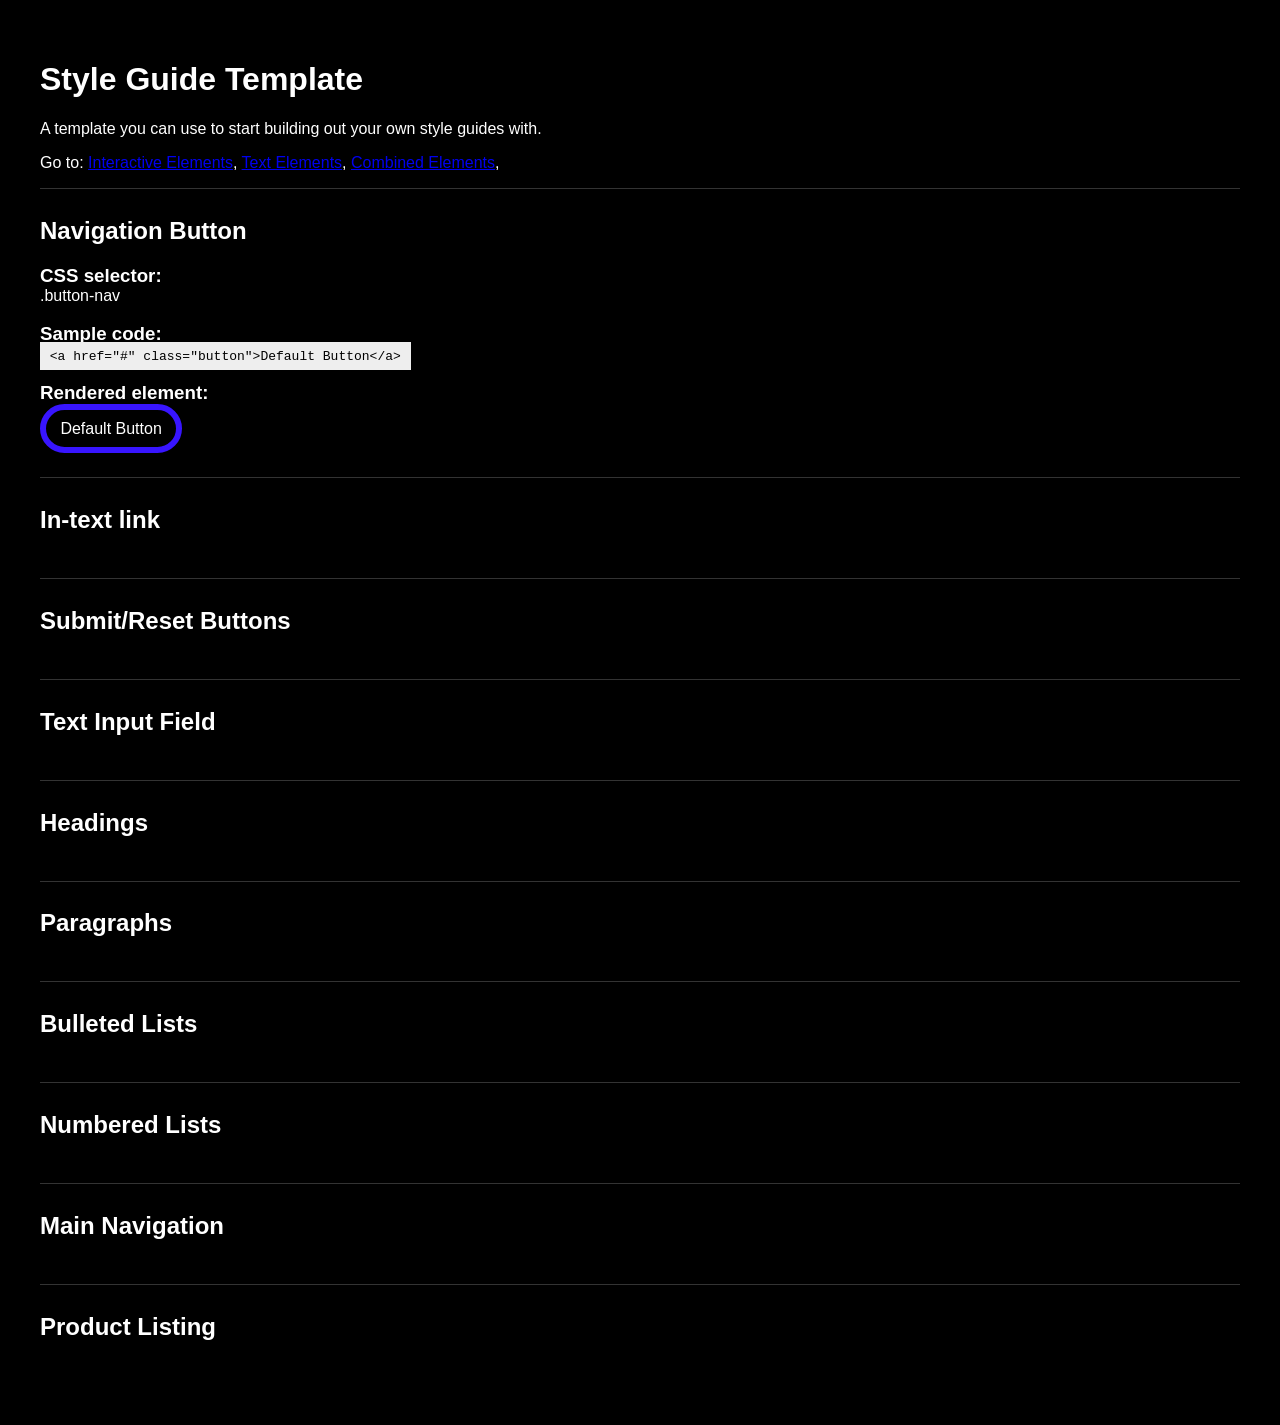
==== Template.html @ c1d2d6db "website" ====
<!DOCTYPE html>
<html>

  <head>

    <meta charset="utf-8">
    <title>Style Guide Template</title>

    <link href="css/main.css" rel="stylesheet">

  </head>

  <body>

    <h1>Style Guide Template</h1>

    <p>A template you can use to start building out your own style guides with.</p>


    <nav>
      
      <p>
        Go to:
        <a href="#interactive_elements">Interactive Elements</a>,
        <a href="#text_elements">Text Elements</a>,
        <a href="#combined_elements">Combined Elements</a>,
      </p>

    </nav>



    <!-- INTERACTIVE ELEMENTS SECTION // -->
    <section id="interactive_elements">

      <!-- Default Button styling section -->
      <section>

        <h2>Navigation Button</h2>

        <h3>CSS selector:</h3>
        <p>.button-nav</p>

        <h3>Sample code:</h3>
        <code>&lt;a href="#" class="button"&gt;Default Button&lt;/a&gt;</code>

        <h3>Rendered element:</h3>
        <a class="button-nav" href="#">Default Button</a>

      </section>

      <section>
        <h2>In-text link</h2>
      </section>

      <section>
        <h2>Submit/Reset Buttons</h2>
      </section>

      <section>
        <h2>Text Input Field</h2>
      </section>

    </section>
    <!-- // INTERACTIVE ELEMENTS SECTION -->



    <!-- TEXT ELEMENTS SECTION // -->
    <section id="text_elements">

      <section>
        <h2>Headings</h2>
      </section>

      <section>
        <h2>Paragraphs</h2>
      </section>

      <section>
        <h2>Bulleted Lists</h2>
      </section>

      <section>
        <h2>Numbered Lists</h2>
      </section>

    </section>
    <!-- // TEXT ELEMENTS SECTION -->



    <!-- COMBINED ELEMENTS SECTION // -->
    <section id="combined_elements">

      <section>
        <h2>Main Navigation</h2>
      </section>

      <section>
        <h2>Product Listing</h2>
      </section>

    </section>
    <!-- // COMBINED ELEMENTS SECTION -->


  </body>
</html>
---- css/main.css ----
/*
  STYLE GUIDE STYLING 
  Default styling for the style guide 
*/
body {
  font-family: sans-serif;
  padding: 2rem;
  color: white;
  background-color: #000000;
  font-family: 'Inter', sans-serif;
}

section:not([id]) {
  margin: 1em 0;
  padding: 0.5em 0;
  border-top: 1px solid #333;
}

section h3 {
  margin-bottom: 0;
}

section p {
  margin-top: 0;
}

section code {
  background-color: #EEE;
  padding: 0.5em 0.75em;
  color:#000000;
}


/* 
  INTERACTIVE ELEMENTS -------------------
*/

/* Styling for the navigation button */
.button-nav {
  display: inline-block;
  font-size: 1rem;
  padding: 0.6em 0.9em;
  color: #FFF;
  border: 0.4rem solid #3815FF;
  border-radius: 5rem;
  text-decoration: none;
  -webkit-transition: background-color 0.2s ease-out;
  transition: background-color 0.2s ease-out;
}


.button-nav:hover, .button-nav:focus  {
  background-color: #3815FF;
}




/* 
  TEXT ELEMENTS -------------------
*/




/* 
  COMBINED ELEMENTS -------------------
*/
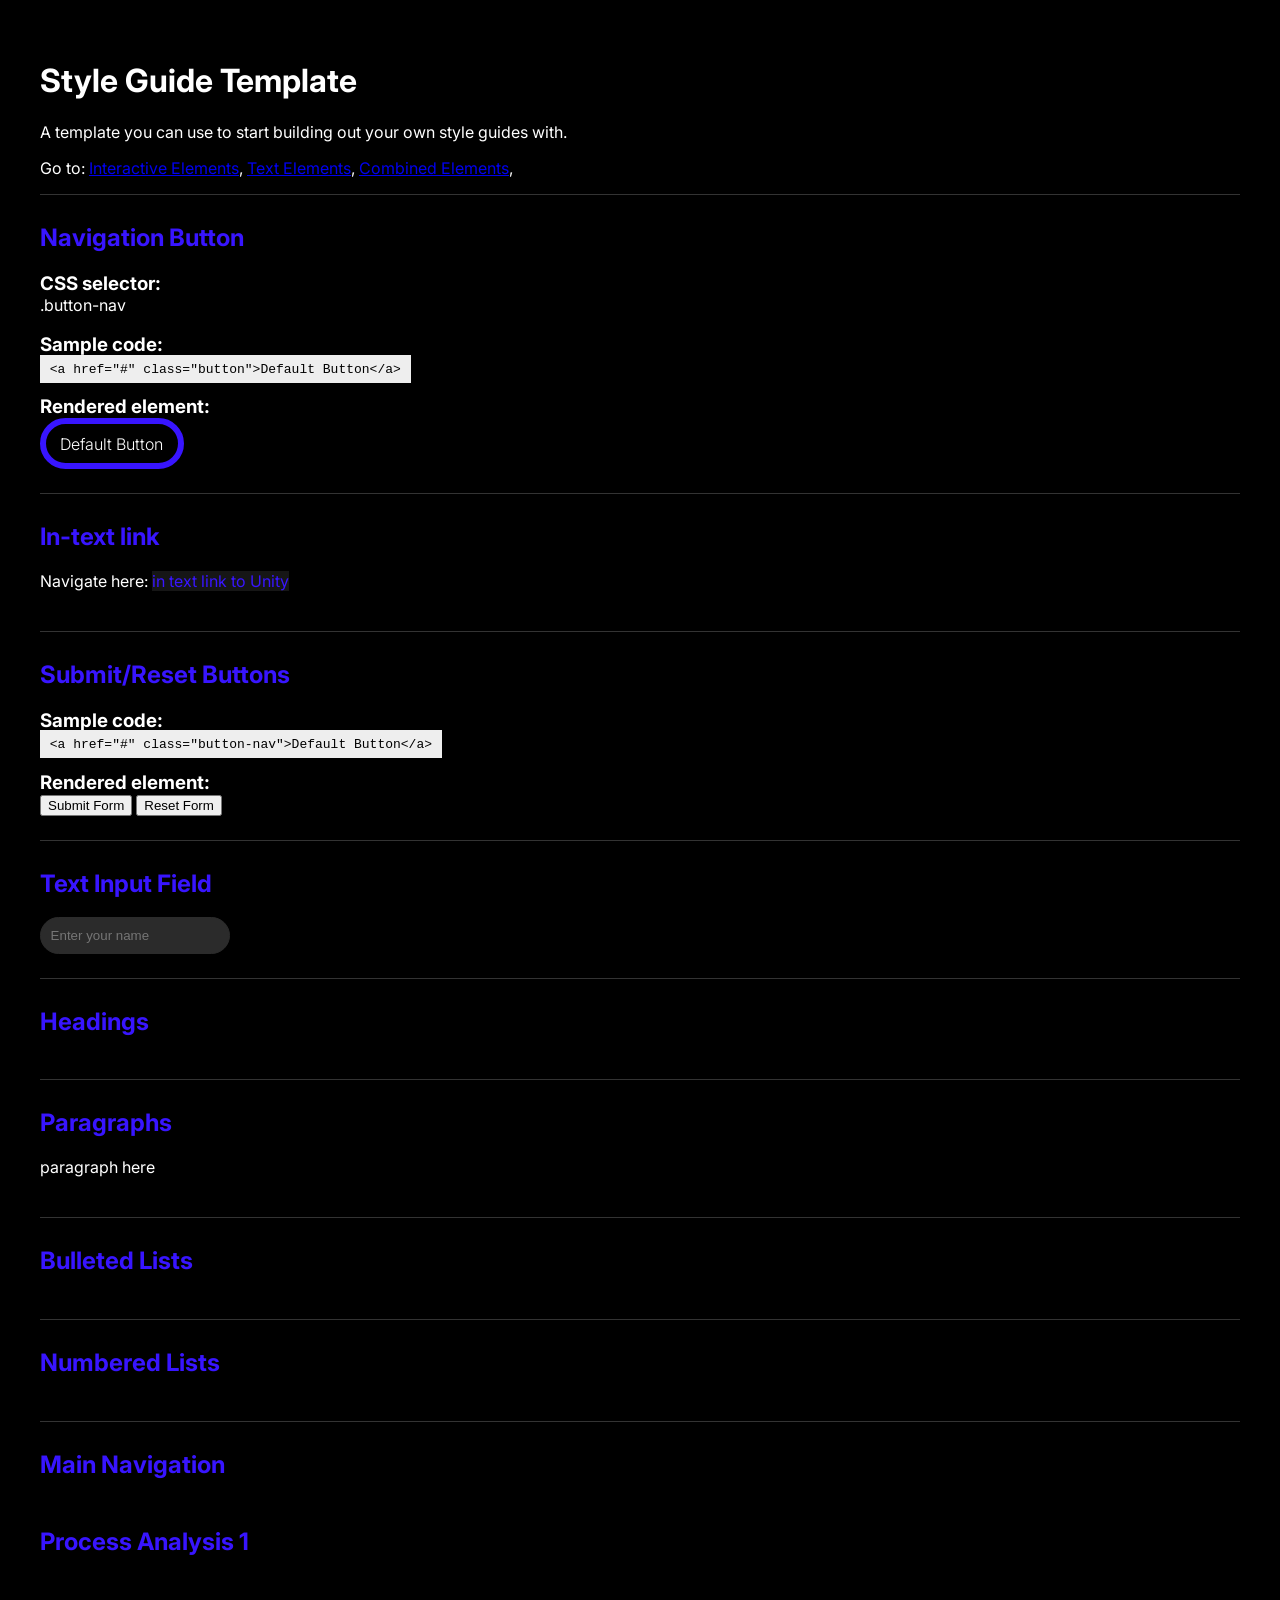
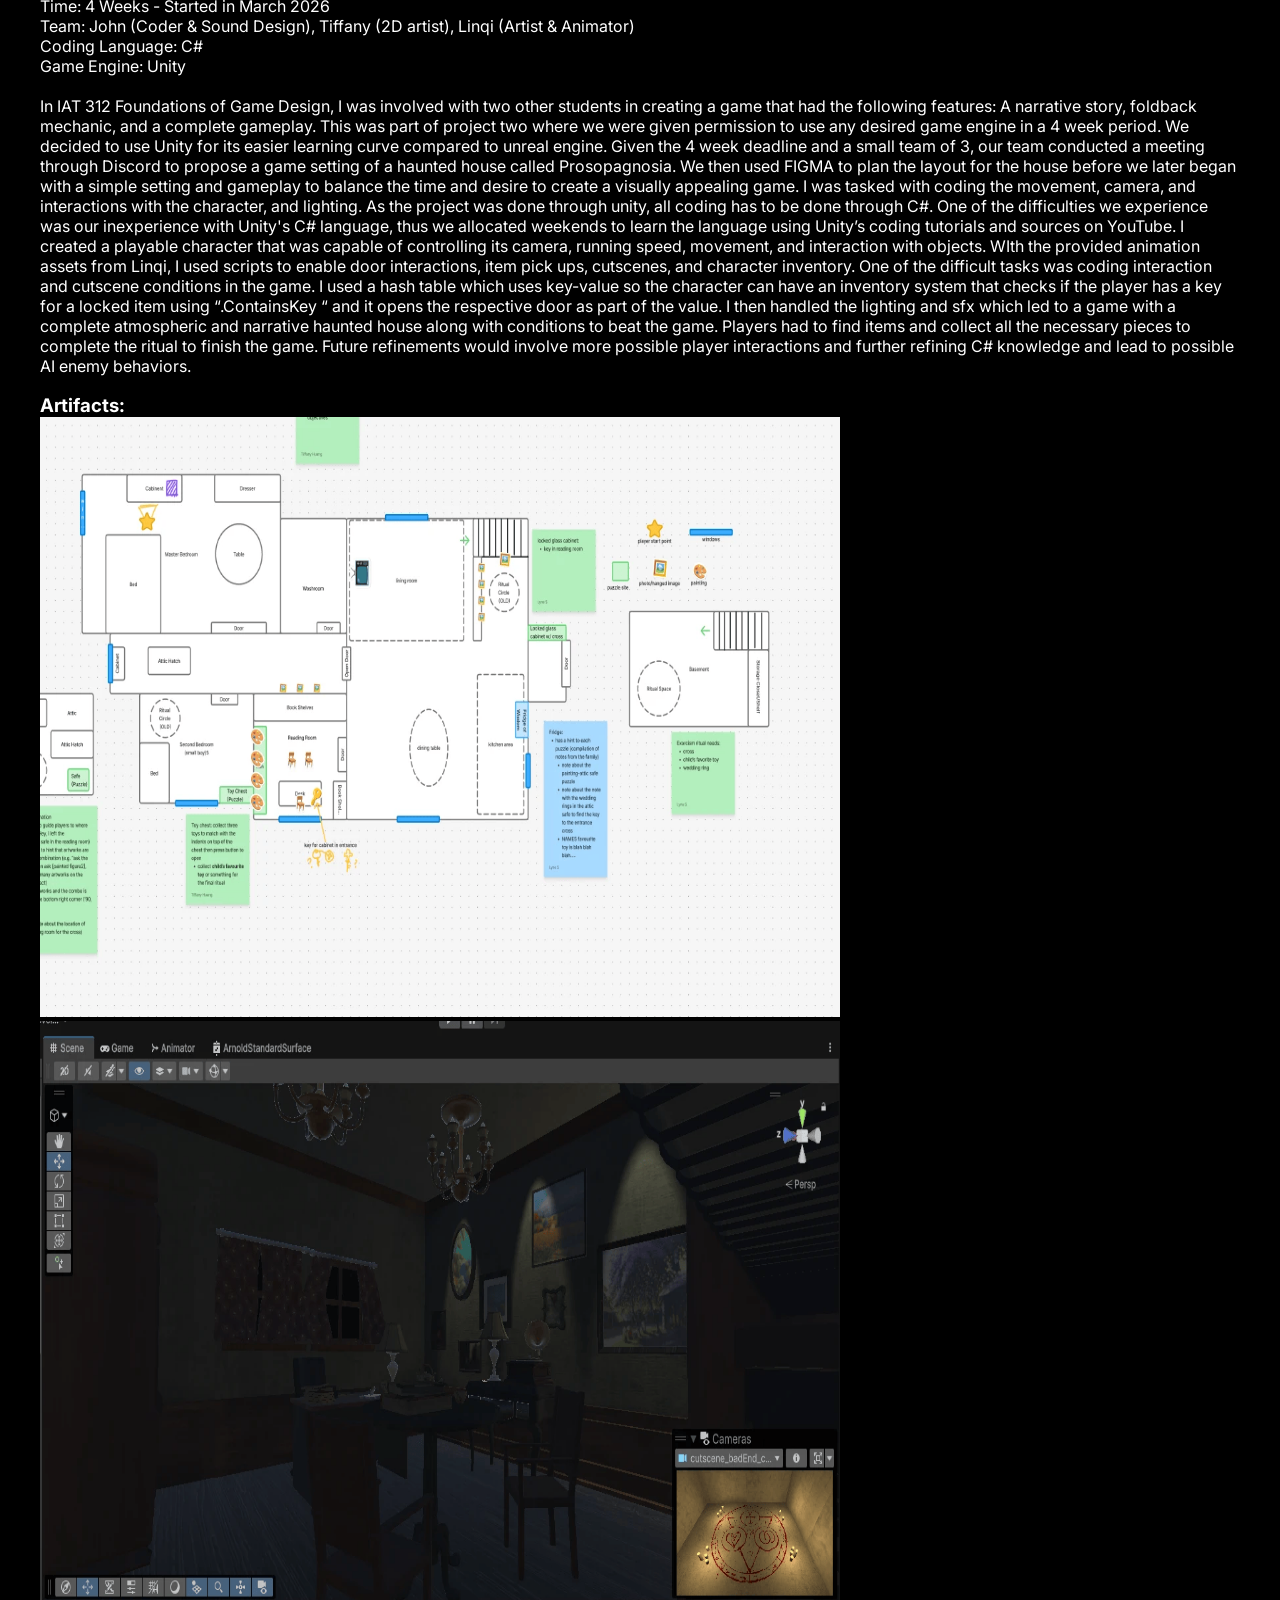
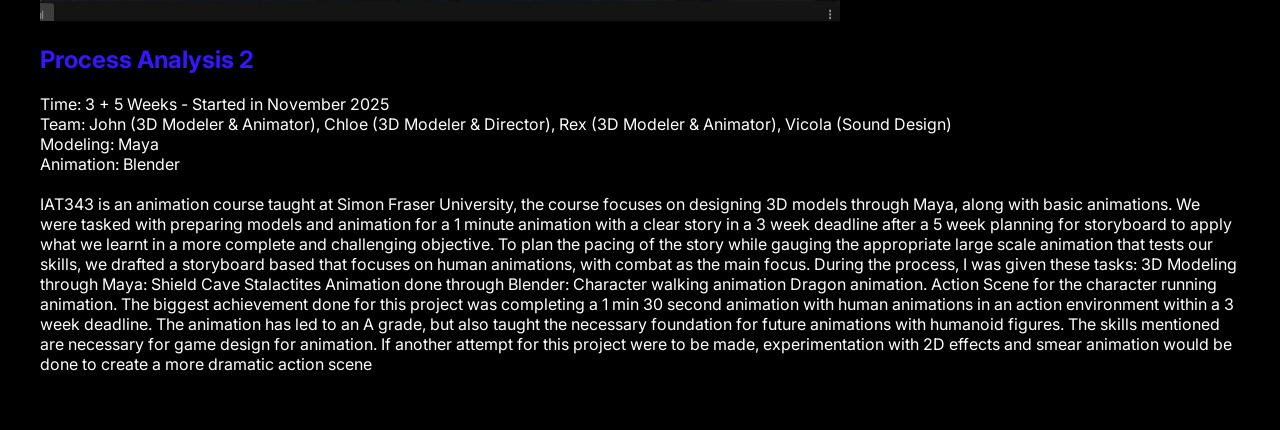
==== commit 3f5a1f83: "updated CSS and HTML to include analysis" ====
--- a/Template.html
+++ b/Template.html
@@ -1,109 +1,198 @@
 <!DOCTYPE html>
 <html>
 
-  <head>
+<head>
 
-    <meta charset="utf-8">
-    <title>Style Guide Template</title>
+  <meta charset="utf-8">
+  <title>Style Guide Template</title>
 
-    <link href="css/main.css" rel="stylesheet">
+  <link href="css/main.css" rel="stylesheet">
 
-  </head>
+</head>
 
-  <body>
+<body>
 
-    <h1>Style Guide Template</h1>
+  <h1>Style Guide Template</h1>
 
-    <p>A template you can use to start building out your own style guides with.</p>
+  <p>A template you can use to start building out your own style guides with.</p>
 
 
-    <nav>
-      
-      <p>
-        Go to:
-        <a href="#interactive_elements">Interactive Elements</a>,
-        <a href="#text_elements">Text Elements</a>,
-        <a href="#combined_elements">Combined Elements</a>,
-      </p>
+  <nav>
 
-    </nav>
+    <p>
+      Go to:
+      <a href="#interactive_elements">Interactive Elements</a>,
+      <a href="#text_elements">Text Elements</a>,
+      <a href="#combined_elements">Combined Elements</a>,
+    </p>
+
+  </nav>
 
 
 
-    <!-- INTERACTIVE ELEMENTS SECTION // -->
-    <section id="interactive_elements">
+  <!-- INTERACTIVE ELEMENTS SECTION // -->
+  <section id="interactive_elements">
 
-      <!-- Default Button styling section -->
-      <section>
+    <!-- Default Button styling section -->
+    <section>
 
-        <h2>Navigation Button</h2>
+      <h2>Navigation Button</h2>
 
-        <h3>CSS selector:</h3>
-        <p>.button-nav</p>
+      <h3>CSS selector:</h3>
+      <p>.button-nav</p>
 
-        <h3>Sample code:</h3>
-        <code>&lt;a href="#" class="button"&gt;Default Button&lt;/a&gt;</code>
+      <h3>Sample code:</h3>
+      <code>&lt;a href="#" class="button"&gt;Default Button&lt;/a&gt;</code>
 
-        <h3>Rendered element:</h3>
-        <a class="button-nav" href="#">Default Button</a>
-
-      </section>
-
-      <section>
-        <h2>In-text link</h2>
-      </section>
-
-      <section>
-        <h2>Submit/Reset Buttons</h2>
-      </section>
-
-      <section>
-        <h2>Text Input Field</h2>
-      </section>
+      <h3>Rendered element:</h3>
+      <a class="button-nav" href="#">Default Button</a>
 
     </section>
-    <!-- // INTERACTIVE ELEMENTS SECTION -->
+
+    <section>
+      <h2>In-text link</h2>
+      <p>Navigate here: <a href="https://unity.com/games" class="intext-link">in text link to Unity</a></p>
+    </section>
+
+    <section>
+      <h2>Submit/Reset Buttons</h2>
+
+      <h3>Sample code:</h3>
+      <code>&lt;a href="#" class="button-nav"&gt;Default Button&lt;/a&gt;</code>
+
+      <h3>Rendered element:</h3>
+      <form>
+        <button type="submit">Submit Form</button>
+        <button type="reset">Reset Form</button>
+      </form>
+    </section>
+
+    <section>
+      <h2>Text Input Field</h2>
+
+      <input class="input" type="text" placeholder="Enter your name">
+    </section>
+  </section>
+  <!-- // INTERACTIVE ELEMENTS SECTION -->
 
 
 
-    <!-- TEXT ELEMENTS SECTION // -->
-    <section id="text_elements">
+  <!-- TEXT ELEMENTS SECTION // -->
+  <section id="text_elements">
 
-      <section>
-        <h2>Headings</h2>
-      </section>
+    <section>
+      <h2>Headings</h2>
+    </section>
 
-      <section>
-        <h2>Paragraphs</h2>
-      </section>
+    <section>
+      <h2>Paragraphs</h2>
+      <p>paragraph here</p>
+    </section>
 
-      <section>
-        <h2>Bulleted Lists</h2>
-      </section>
+    <section>
+      <h2>Bulleted Lists</h2>
+    </section>
 
-      <section>
-        <h2>Numbered Lists</h2>
-      </section>
+    <section>
+      <h2>Numbered Lists</h2>
+    </section>
 
-    </section>
-    <!-- // TEXT ELEMENTS SECTION -->
+  </section>
+  <!-- // TEXT ELEMENTS SECTION -->
 
 
 
-    <!-- COMBINED ELEMENTS SECTION // -->
-    <section id="combined_elements">
+  <!-- COMBINED ELEMENTS SECTION // -->
+  <section id="combined_elements">
 
-      <section>
-        <h2>Main Navigation</h2>
-      </section>
-
-      <section>
-        <h2>Product Listing</h2>
-      </section>
-
+    <section>
+      <h2>Main Navigation</h2>
     </section>
-    <!-- // COMBINED ELEMENTS SECTION -->
 
 
-  </body>
-</html>
+  </section>
+  <!-- // COMBINED ELEMENTS SECTION -->
+
+  <section id="combined_elements">
+    <h2>Process Analysis 1</h2>
+    <p>
+      <br> Time: 4 Weeks - Started in March 2026 <br>
+      Team: John (Coder & Sound Design), Tiffany (2D artist), Linqi (Artist & Animator) <br>
+      Coding Language: C# <br>
+      Game Engine: Unity <br>
+      <br> In IAT 312 Foundations of Game Design, I was involved with two other students in creating a game that had the
+      following features: A narrative story, foldback mechanic, and a complete gameplay. This was part of project two
+      where we were given permission to use any desired game engine in a 4 week period. We decided to use Unity for its
+      easier learning curve compared to unreal engine.
+      Given the 4 week deadline and a small team of 3, our team conducted a meeting through Discord to propose a game
+      setting of a haunted house called Prosopagnosia. We then used FIGMA to plan the layout for the house before we
+      later began with a simple setting and gameplay to balance the time and desire to create a visually appealing game.
+
+      I was tasked with coding the movement, camera, and interactions with the character, and lighting. As the project
+      was done through unity, all coding has to be done through C#. One of the difficulties we experience was our
+      inexperience with Unity's C# language, thus we allocated weekends to learn the language using Unity’s coding
+      tutorials and sources on YouTube.
+      I created a playable character that was capable of controlling its camera, running speed, movement, and
+      interaction with objects. WIth the provided animation assets from Linqi, I used scripts to enable door
+      interactions, item pick ups, cutscenes, and character inventory.
+      One of the difficult tasks was coding interaction and cutscene conditions in the game. I used a hash table which
+      uses key-value so the character can have an inventory system that checks if the player has a key for a locked item
+      using “.ContainsKey “ and it opens the respective door as part of the value.
+      I then handled the lighting and sfx which led to a game with a complete atmospheric and narrative haunted house
+      along with conditions to beat the game. Players had to find items and collect all the necessary pieces to complete
+      the ritual to finish the game.
+
+      Future refinements would involve more possible player interactions and further refining C# knowledge and lead to
+      possible AI enemy behaviors.
+    </p>
+
+    <h3>
+      Artifacts:
+    </h3>
+    <img src="img/figmaImg.png" alt="gameSS" width="800" height="600">
+    <img src="img/gameSS.png" alt="gameSS" width="800" height="600">
+
+    <h2>Process Analysis 2</h2>
+    <p>
+      Time: 3 + 5 Weeks - Started in November 2025 <br>
+      Team: John (3D Modeler & Animator), Chloe (3D Modeler & Director), Rex (3D Modeler & Animator), Vicola (Sound Design)<br>
+      Modeling: Maya <br>
+      Animation: Blender <br>
+       <br>IAT343 is an animation course taught at Simon Fraser University, the course focuses on designing 3D models through
+      Maya, along with basic animations.
+      We were tasked with preparing models and animation for a 1 minute animation with a clear story in a 3 week
+      deadline after a 5 week planning for storyboard to apply what we learnt in a more complete and challenging
+      objective.
+
+
+      To plan the pacing of the story while gauging the appropriate large scale animation that tests our skills, we
+      drafted a storyboard based that focuses on human animations, with combat as the main focus.
+      During the process, I was given these tasks:
+
+
+      3D Modeling through Maya:
+      Shield
+      Cave
+      Stalactites
+
+
+      Animation done through Blender:
+      Character walking animation
+      Dragon animation.
+      Action Scene for the character running animation.
+
+
+      The biggest achievement done for this project was completing a 1 min 30 second animation with human animations in
+      an action environment within a 3 week deadline.
+      The animation has led to an A grade, but also taught the necessary foundation for future animations with humanoid
+      figures. The skills mentioned are necessary for game design for animation.
+      If another attempt for this project were to be made, experimentation with 2D effects and smear animation would be
+      done to create a more dramatic action scene
+
+
+
+    </p>
+  </section>
+</body>
+
+</html>
--- a/css/main.css
+++ b/css/main.css
@@ -1,3 +1,8 @@
+/*
+font
+*/
+
+@import url('https://fonts.googleapis.com/css2?family=Inter:wght@200;300;400;500;600;700&display=swap');
 /*
   STYLE GUIDE STYLING 
   Default styling for the style guide 
@@ -30,6 +35,11 @@
   color:#000000;
 }
 
+h2{ 
+  color: #3815FF;
+}
+
+
 
 /* 
   INTERACTIVE ELEMENTS -------------------
@@ -39,6 +49,7 @@
 .button-nav {
   display: inline-block;
   font-size: 1rem;
+  font-weight: 300;
   padding: 0.6em 0.9em;
   color: #FFF;
   border: 0.4rem solid #3815FF;
@@ -48,11 +59,37 @@
   transition: background-color 0.2s ease-out;
 }
 
-
 .button-nav:hover, .button-nav:focus  {
   background-color: #3815FF;
 }
 
+.intext-link {
+  font-size: 1rem;
+  color: #3815FF;
+  background-color: #161616;
+  text-decoration: none;
+  transition: 150ms;
+}
+
+.intext-link:hover, .intext-link:focus {
+  color: white;
+  background-color: #3815FF;
+  text-decoration: none;
+}
+
+.input {
+  background-color: #2b2b2b;
+  border: 1px solid #2b2b2b;
+  padding: 0.6rem;
+  outline: none;
+  border-radius: 3rem;
+  color: white;
+}
+
+input:focus, input:hover {
+  border-color: #3815FF;
+  background-color: #222;
+}
 
 
 
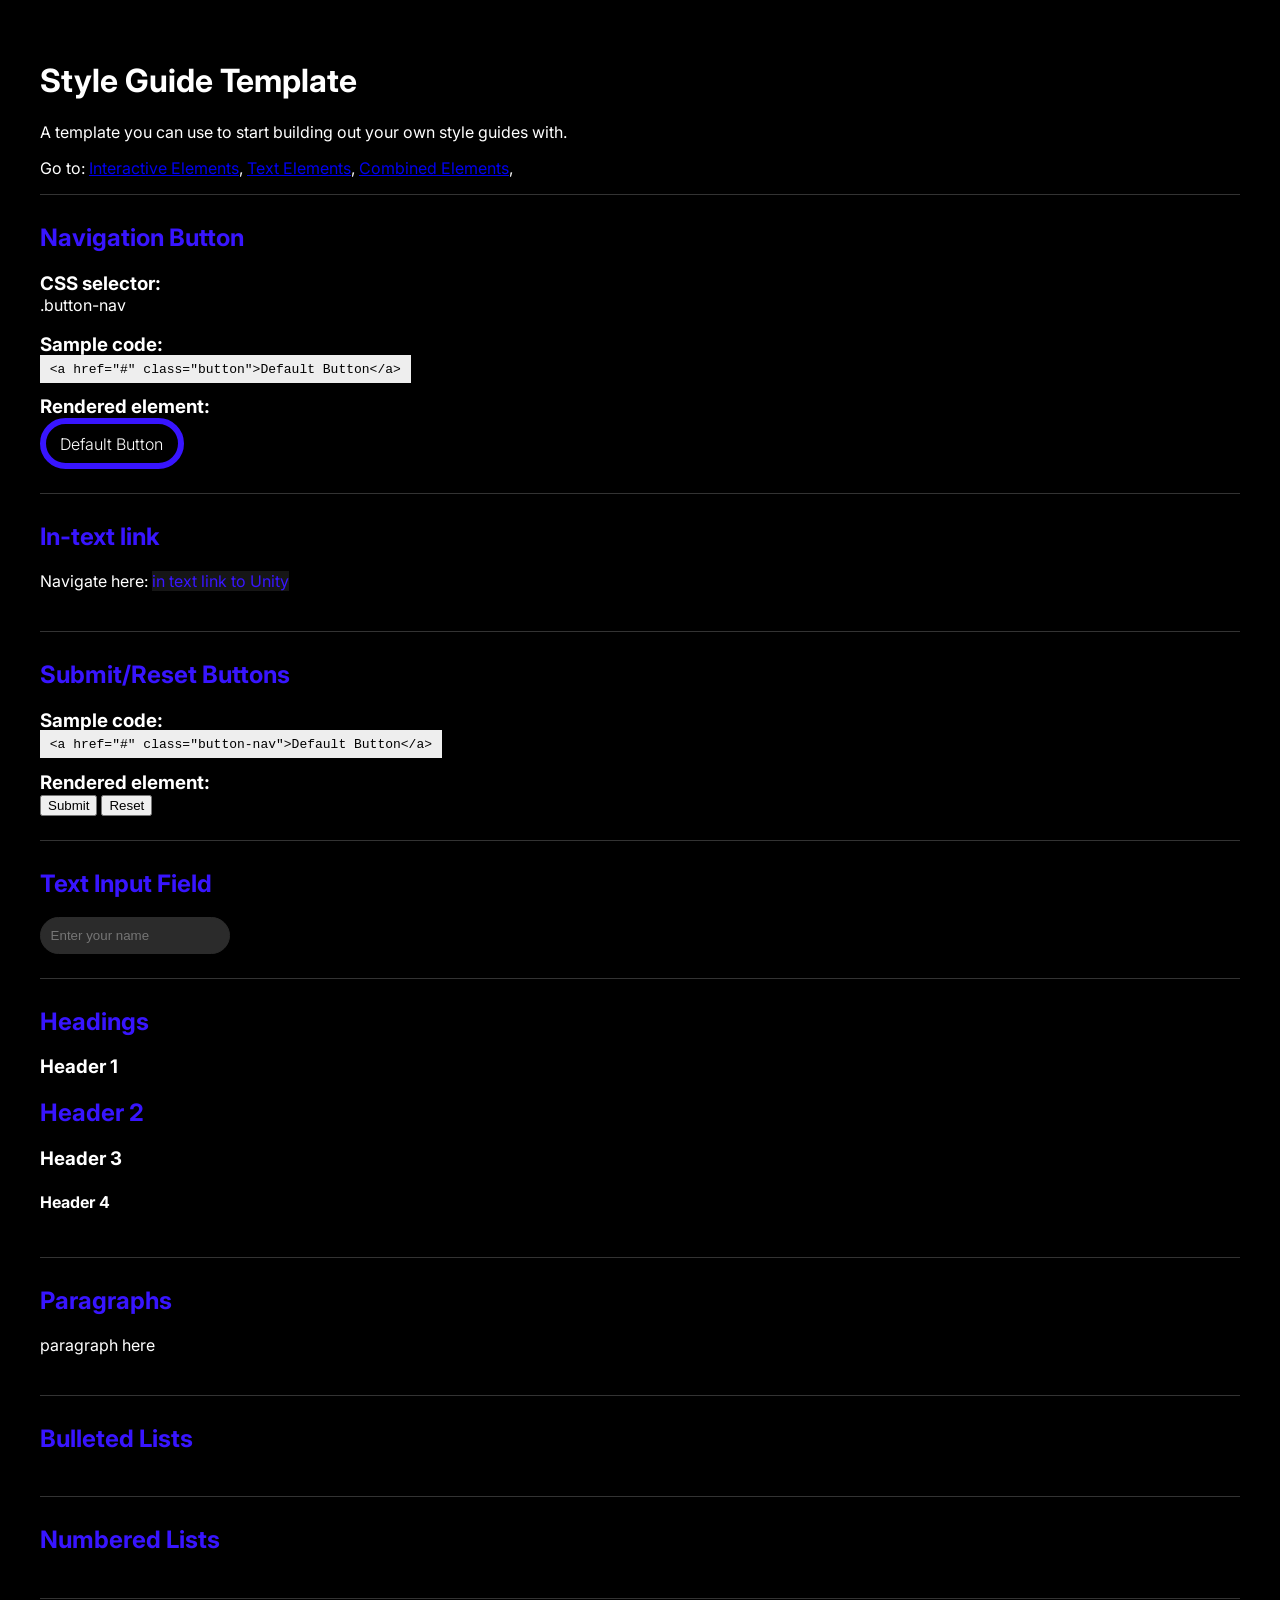
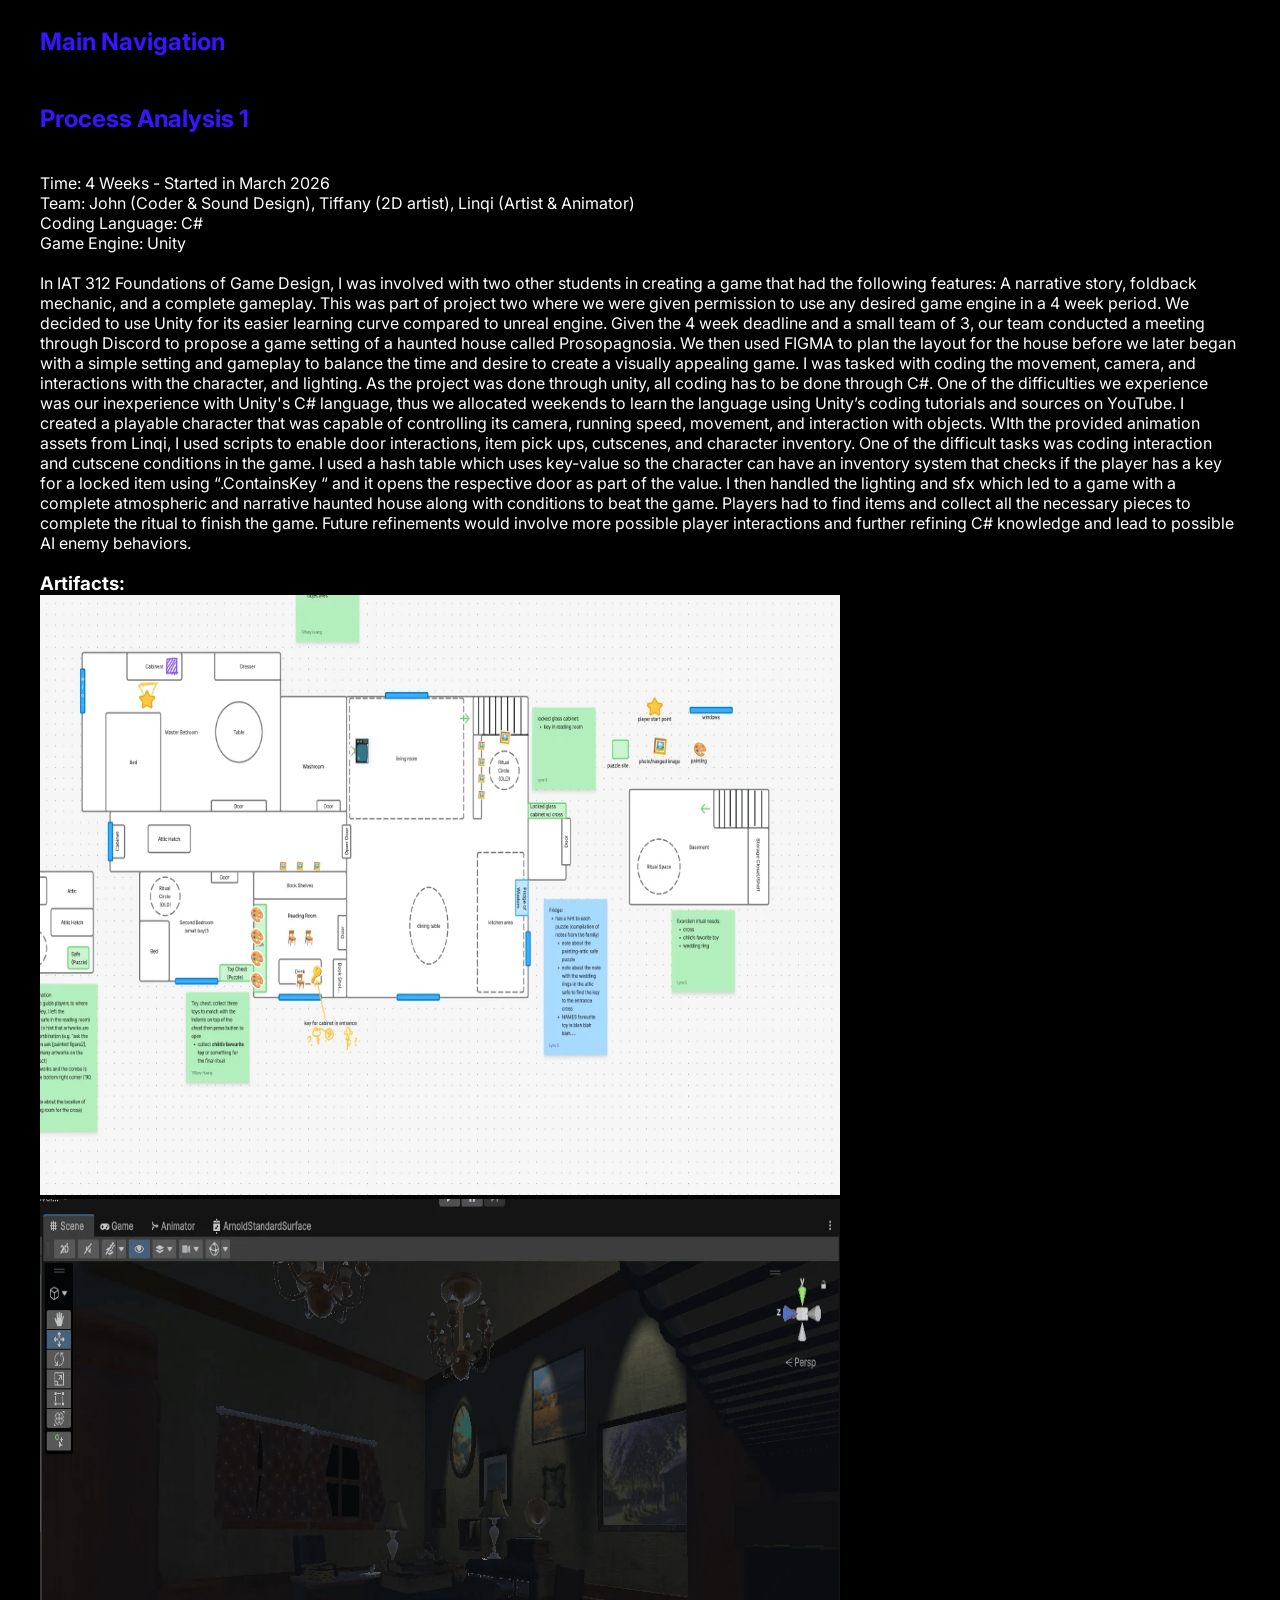
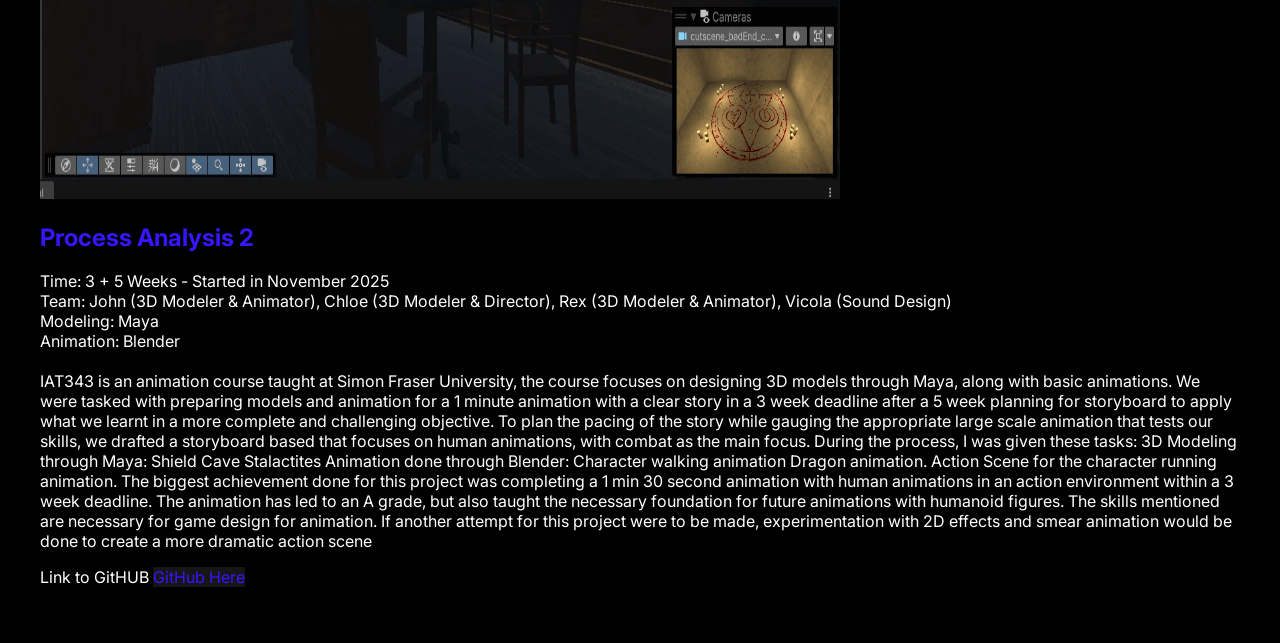
==== commit cba090d6: "Update Template.html" ====
--- a/Template.html
+++ b/Template.html
@@ -62,8 +62,8 @@
 
       <h3>Rendered element:</h3>
       <form>
-        <button type="submit">Submit Form</button>
-        <button type="reset">Reset Form</button>
+        <button type="submit" class = "form">Submit</button>
+        <button type="reset" class = "form">Reset</button>
       </form>
     </section>
 
@@ -82,6 +82,24 @@
 
     <section>
       <h2>Headings</h2>
+      <div>
+
+      <h1>
+        Header 1
+      </h1>
+
+      <h2>
+        Header 2
+      </h2>
+
+      <h3>
+        Header 3
+      </h3>
+
+      <h4>
+        Header 4
+      </h4>
+        </div>
     </section>
 
     <section>
@@ -193,6 +211,10 @@
 
     </p>
   </section>
+
+  <footer>
+          <p>Link to GitHUB <a href="https://github.com/AvalonRE/iat339_project_301477693" class="intext-link">GitHub Here</a></p>
+  </footer>
 </body>
 
 </html>
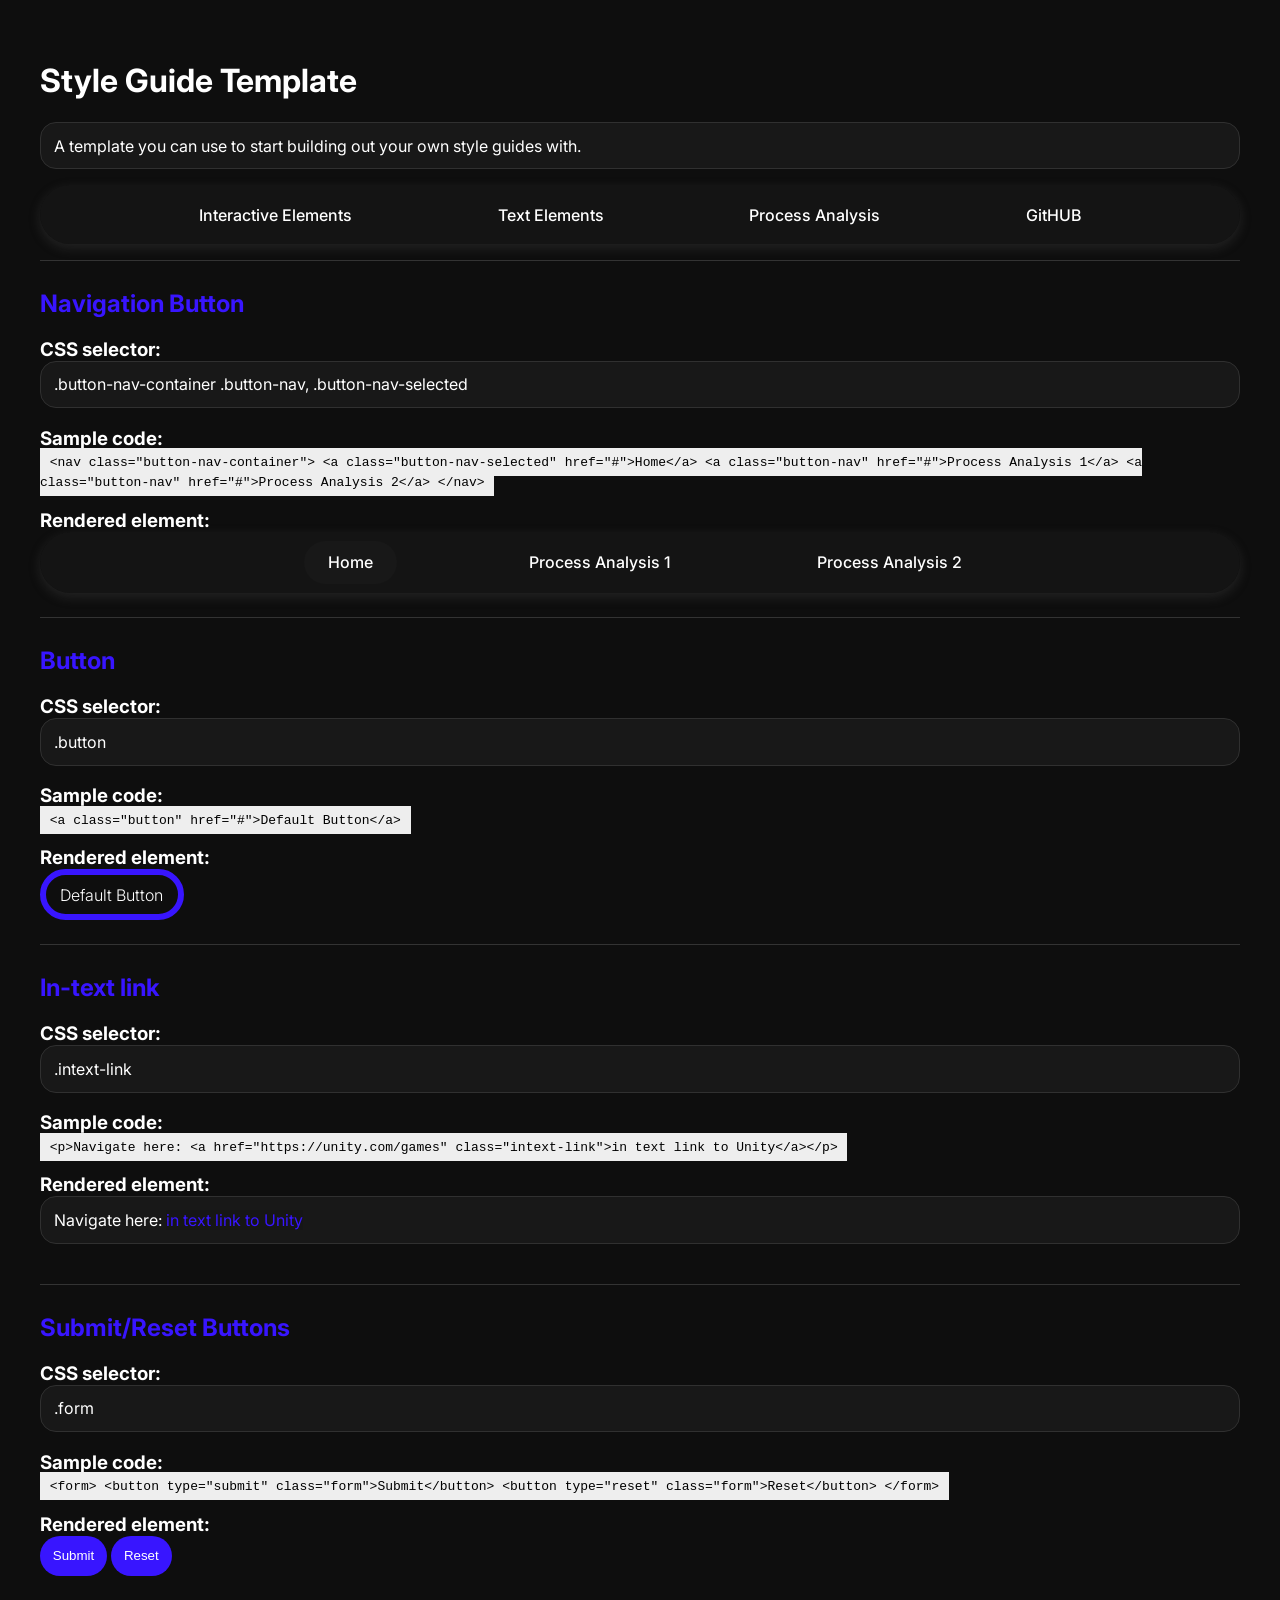
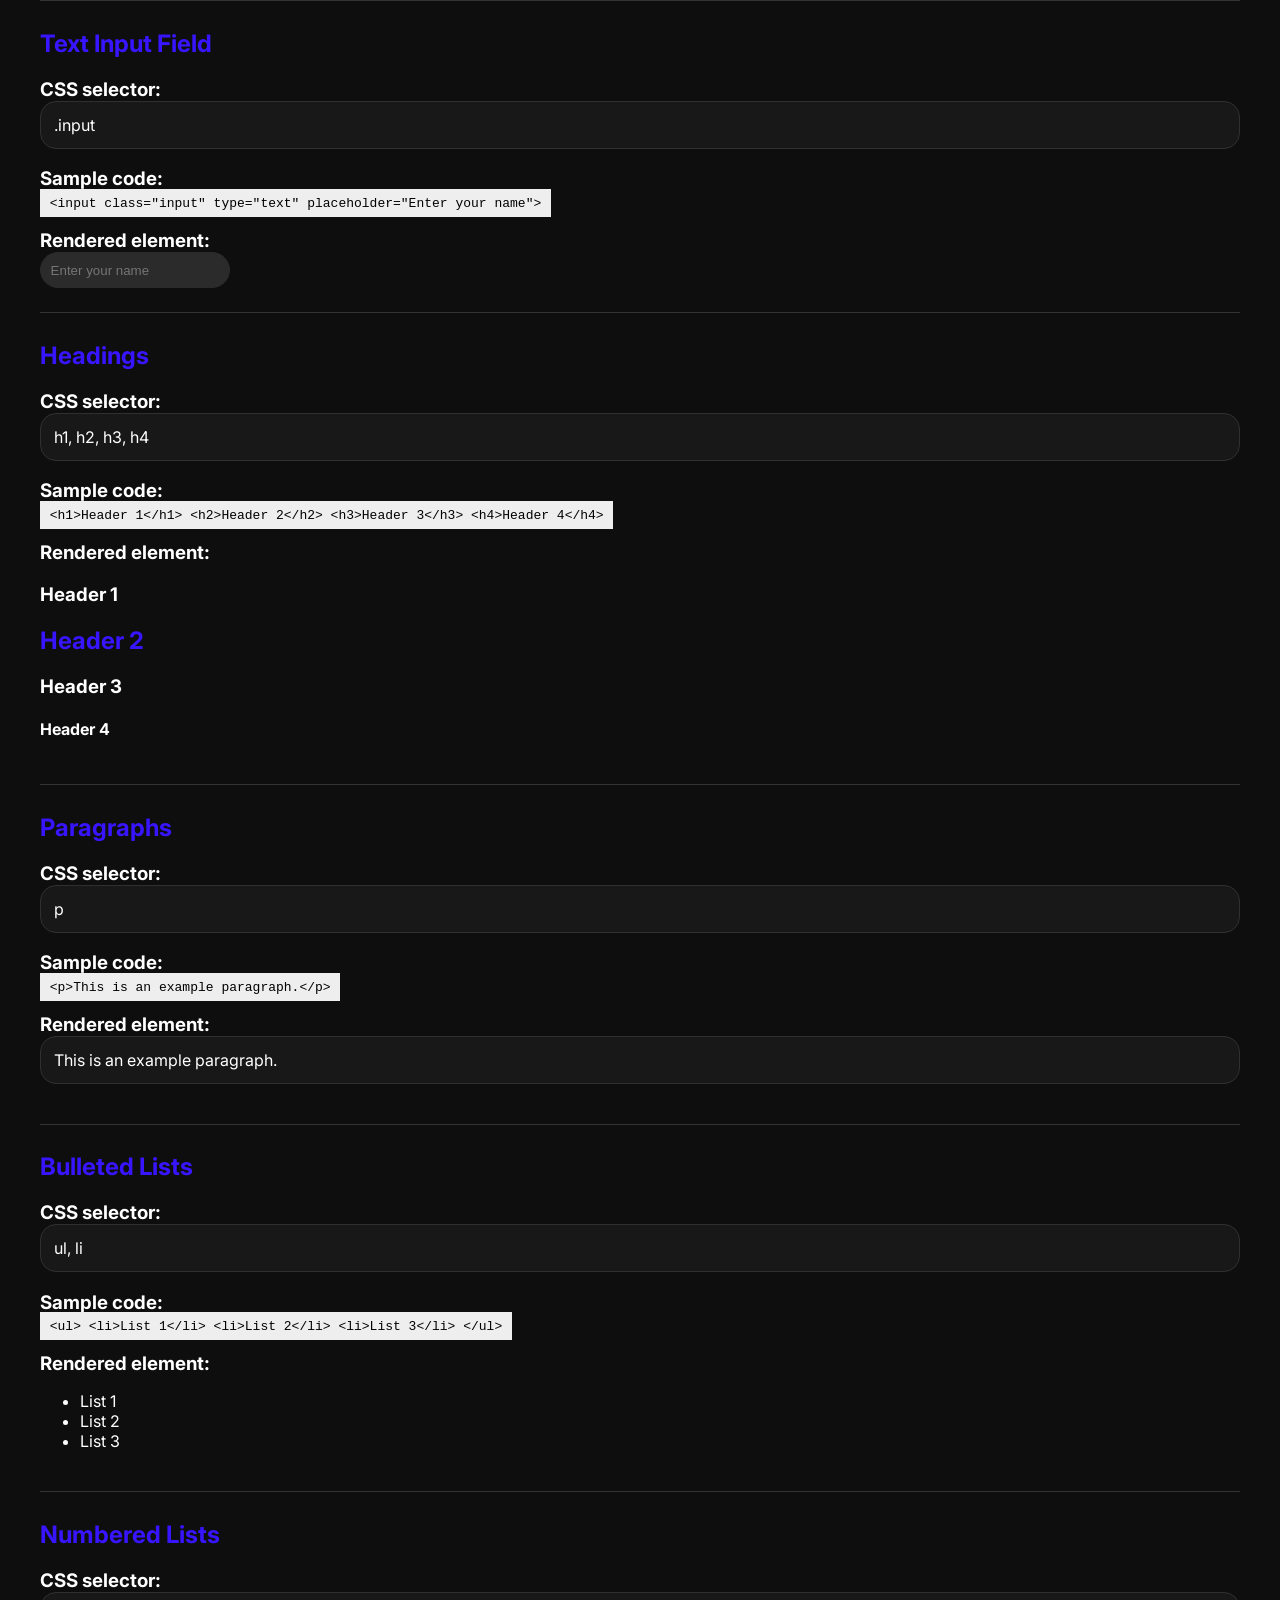
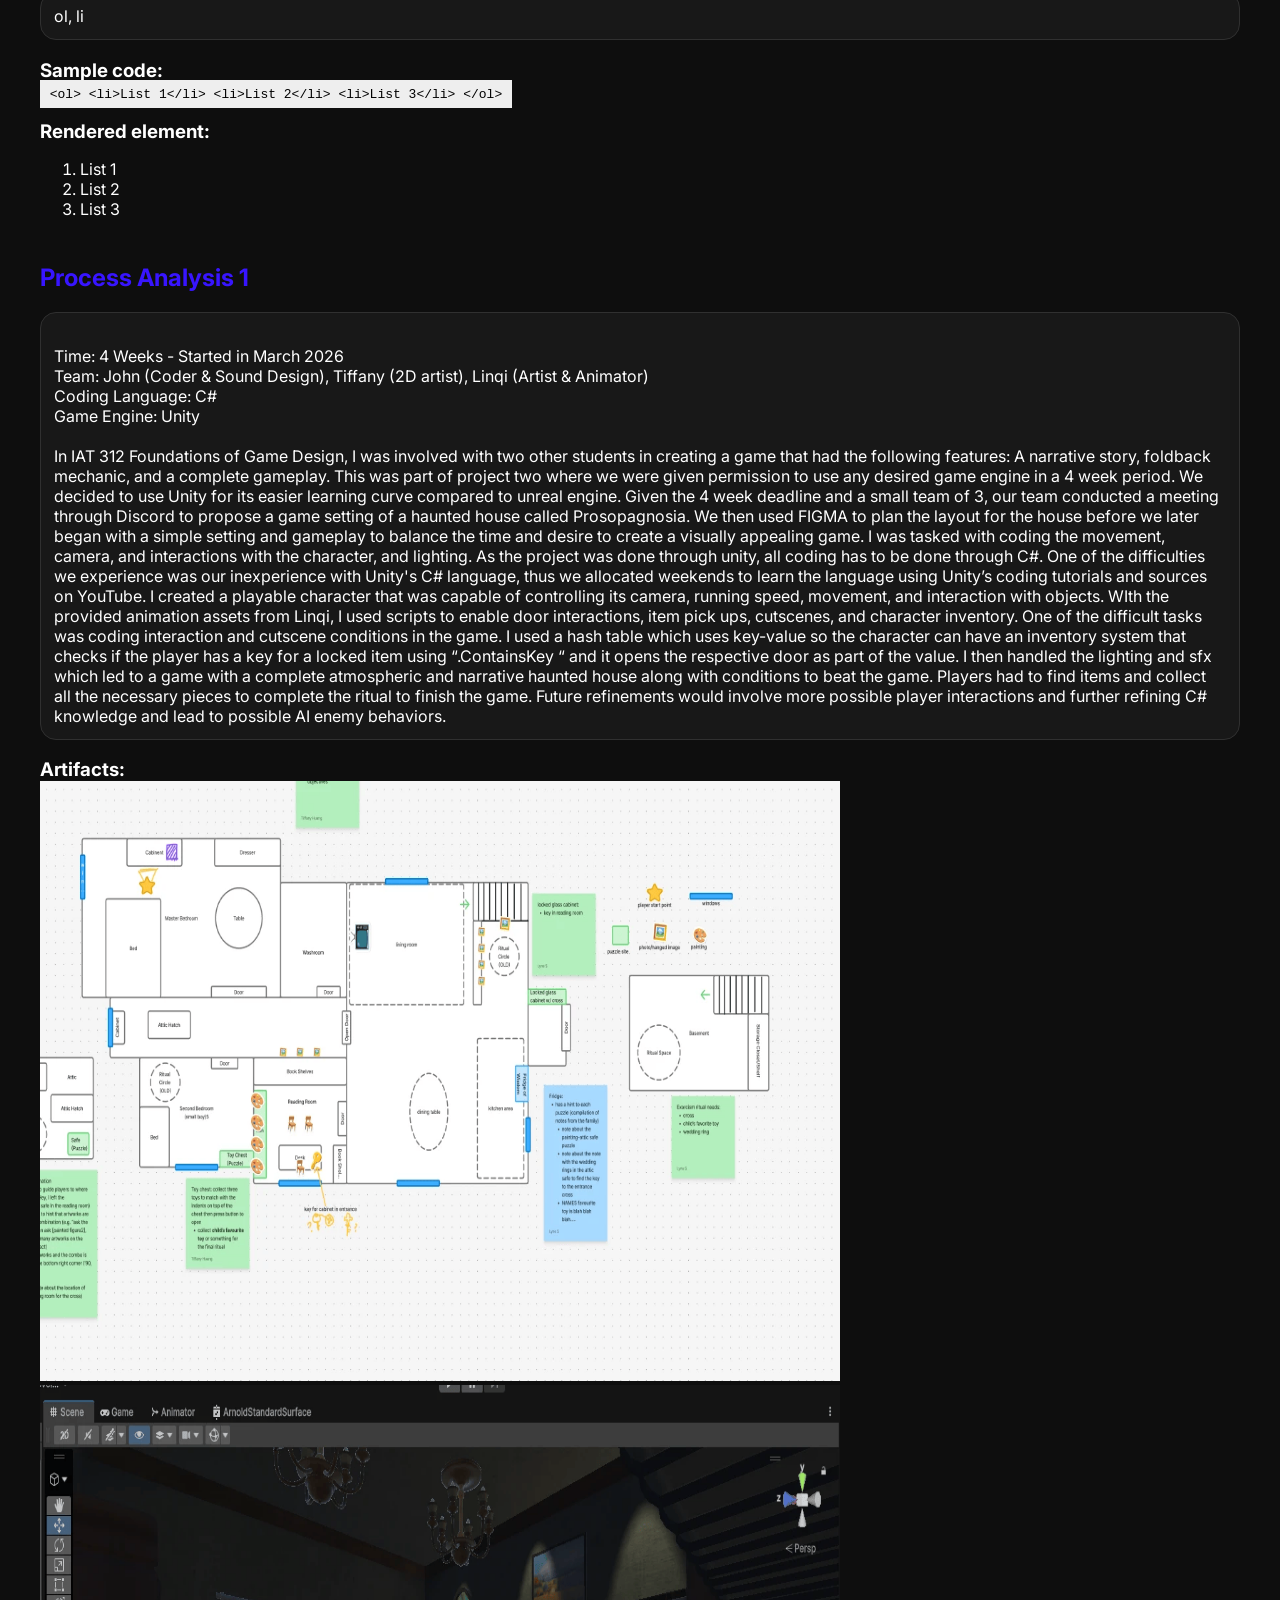
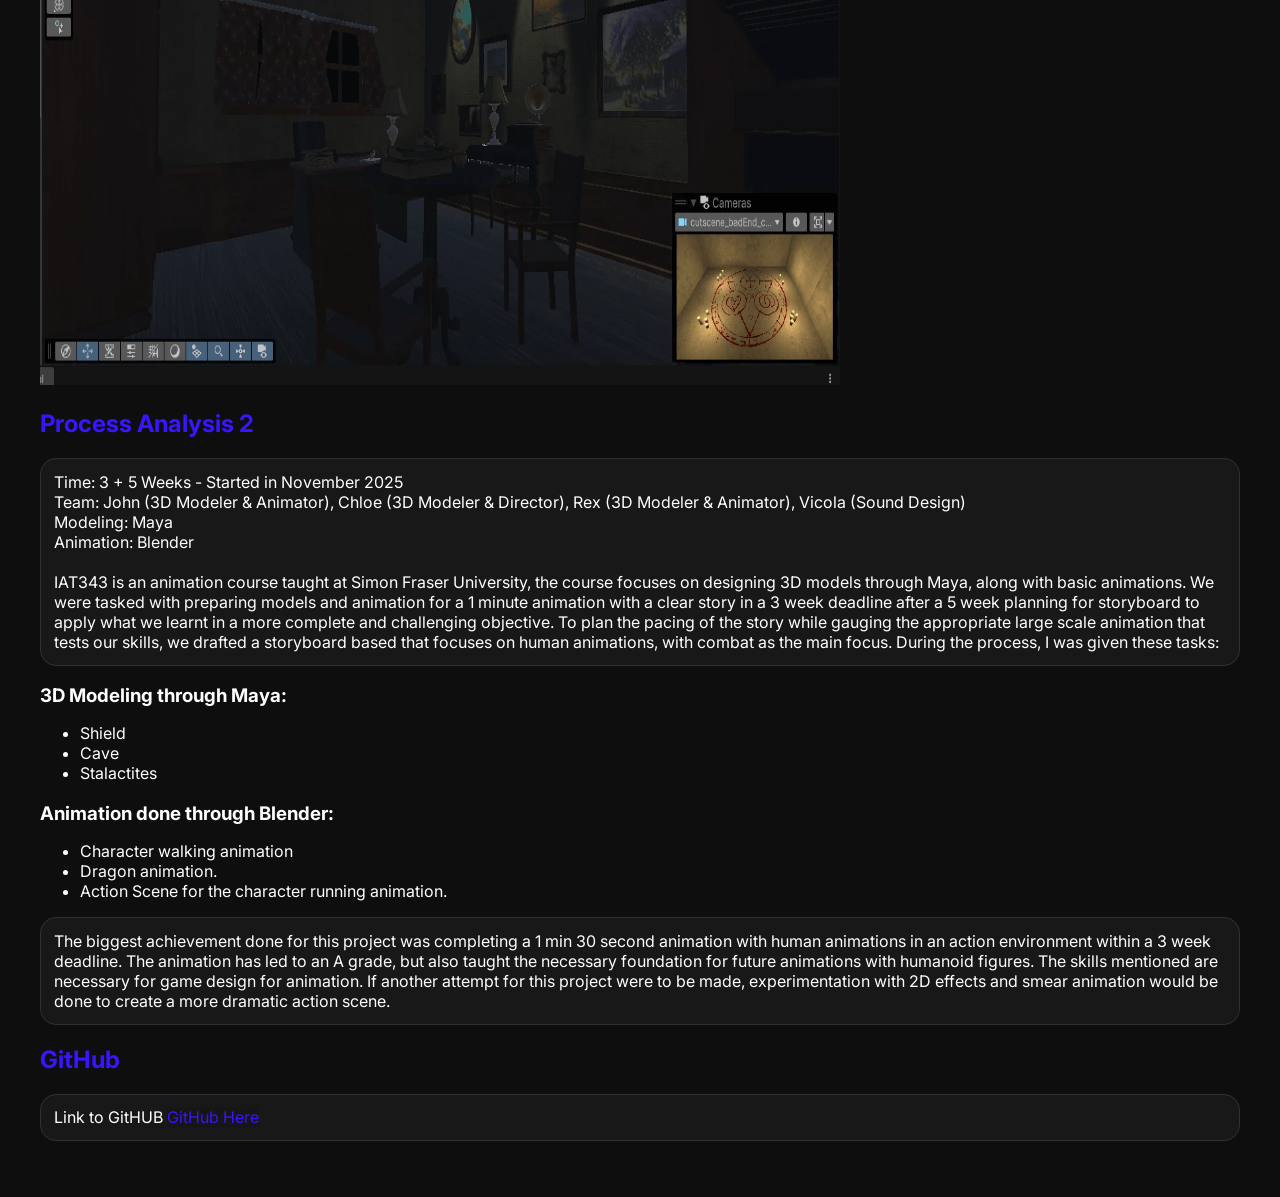
==== commit 03280aa3: "update" ====
--- a/Template.html
+++ b/Template.html
@@ -17,15 +17,11 @@
   <p>A template you can use to start building out your own style guides with.</p>
 
 
-  <nav>
-
-    <p>
-      Go to:
-      <a href="#interactive_elements">Interactive Elements</a>,
-      <a href="#text_elements">Text Elements</a>,
-      <a href="#combined_elements">Combined Elements</a>,
-    </p>
-
+  <nav class="button-nav-container">
+    <a href="#interactive_elements" class="button-nav">Interactive Elements</a>
+    <a href="#text_elements" class="button-nav">Text Elements</a>
+    <a href="#combined_elements" class="button-nav">Process Analysis</a>
+    <a href="https://github.com/AvalonRE/iat339_project_301477693" class="button-nav">GitHUB</a>
   </nav>
 
 
@@ -39,39 +35,90 @@
       <h2>Navigation Button</h2>
 
       <h3>CSS selector:</h3>
-      <p>.button-nav</p>
-
-      <h3>Sample code:</h3>
-      <code>&lt;a href="#" class="button"&gt;Default Button&lt;/a&gt;</code>
-
-      <h3>Rendered element:</h3>
-      <a class="button-nav" href="#">Default Button</a>
-
-    </section>
-
-    <section>
+      <p>.button-nav-container .button-nav, .button-nav-selected</p>
+
+      <h3>Sample code:</h3>
+      <code>&lt;nav class="button-nav-container"&gt;
+  &lt;a class="button-nav-selected" href="#"&gt;Home&lt;/a&gt;
+  &lt;a class="button-nav" href="#"&gt;Process Analysis 1&lt;/a&gt;
+  &lt;a class="button-nav" href="#"&gt;Process Analysis 2&lt;/a&gt;
+&lt;/nav&gt;</code>
+
+      <h3>Rendered element:</h3>
+      <div class="button-nav-container">
+        <a class="button-nav-selected" href="#">Home</a>
+        <a class="button-nav" href="#">Process Analysis 1</a>
+        <a class="button-nav" href="#">Process Analysis 2</a>
+      </div>
+
+    </section>
+
+    <section>
+
+      <h2>Button</h2>
+
+      <h3>CSS selector:</h3>
+      <p>.button</p>
+
+      <h3>Sample code:</h3>
+      <code>&lt;a class="button" href="#"&gt;Default Button&lt;/a&gt;</code>
+
+      <h3>Rendered element:</h3>
+      <a class="button" href="#">Default Button</a>
+
+    </section>
+
+    <section>
+
       <h2>In-text link</h2>
+
+      <h3>CSS selector:</h3>
+      <p>.intext-link</p>
+
+      <h3>Sample code:</h3>
+      <code>&lt;p&gt;Navigate here: &lt;a href="https://unity.com/games" class="intext-link"&gt;in text link to Unity&lt;/a&gt;&lt;/p&gt;</code>
+
+      <h3>Rendered element:</h3>
       <p>Navigate here: <a href="https://unity.com/games" class="intext-link">in text link to Unity</a></p>
-    </section>
-
-    <section>
+
+    </section>
+
+    <section>
+
       <h2>Submit/Reset Buttons</h2>
 
-      <h3>Sample code:</h3>
-      <code>&lt;a href="#" class="button-nav"&gt;Default Button&lt;/a&gt;</code>
+      <h3>CSS selector:</h3>
+      <p>.form</p>
+
+      <h3>Sample code:</h3>
+      <code>&lt;form&gt;
+  &lt;button type="submit" class="form"&gt;Submit&lt;/button&gt;
+  &lt;button type="reset" class="form"&gt;Reset&lt;/button&gt;
+&lt;/form&gt;</code>
 
       <h3>Rendered element:</h3>
       <form>
-        <button type="submit" class = "form">Submit</button>
-        <button type="reset" class = "form">Reset</button>
+        <button type="submit" class="form">Submit</button>
+        <button type="reset" class="form">Reset</button>
       </form>
-    </section>
-
-    <section>
+
+    </section>
+
+    <section>
+
       <h2>Text Input Field</h2>
 
+      <h3>CSS selector:</h3>
+      <p>.input</p>
+
+      <h3>Sample code:</h3>
+      <code>&lt;input class="input" type="text" placeholder="Enter your name"&gt;</code>
+
+      <h3>Rendered element:</h3>
       <input class="input" type="text" placeholder="Enter your name">
-    </section>
+
+    </section>
+
   </section>
   <!-- // INTERACTIVE ELEMENTS SECTION -->
 
@@ -81,38 +128,87 @@
   <section id="text_elements">
 
     <section>
+
       <h2>Headings</h2>
+
+      <h3>CSS selector:</h3>
+      <p>h1, h2, h3, h4</p>
+
+      <h3>Sample code:</h3>
+      <code>&lt;h1&gt;Header 1&lt;/h1&gt;
+&lt;h2&gt;Header 2&lt;/h2&gt;
+&lt;h3&gt;Header 3&lt;/h3&gt;
+&lt;h4&gt;Header 4&lt;/h4&gt;</code>
+
+      <h3>Rendered element:</h3>
       <div>
-
-      <h1>
-        Header 1
-      </h1>
-
-      <h2>
-        Header 2
-      </h2>
-
-      <h3>
-        Header 3
-      </h3>
-
-      <h4>
-        Header 4
-      </h4>
-        </div>
-    </section>
-
-    <section>
+        <h1>Header 1</h1>
+        <h2>Header 2</h2>
+        <h3>Header 3</h3>
+        <h4>Header 4</h4>
+      </div>
+
+    </section>
+
+    <section>
+
       <h2>Paragraphs</h2>
-      <p>paragraph here</p>
-    </section>
-
-    <section>
+
+      <h3>CSS selector:</h3>
+      <p>p</p>
+
+      <h3>Sample code:</h3>
+      <code>&lt;p&gt;This is an example paragraph.&lt;/p&gt;</code>
+
+      <h3>Rendered element:</h3>
+      <p>This is an example paragraph.</p>
+
+    </section>
+
+    <section>
+
       <h2>Bulleted Lists</h2>
-    </section>
-
-    <section>
+
+      <h3>CSS selector:</h3>
+      <p>ul, li</p>
+
+      <h3>Sample code:</h3>
+      <code>&lt;ul&gt;
+  &lt;li&gt;List 1&lt;/li&gt;
+  &lt;li&gt;List 2&lt;/li&gt;
+  &lt;li&gt;List 3&lt;/li&gt;
+&lt;/ul&gt;</code>
+
+      <h3>Rendered element:</h3>
+      <ul>
+        <li>List 1</li>
+        <li>List 2</li>
+        <li>List 3</li>
+      </ul>
+
+    </section>
+
+    <section>
+
       <h2>Numbered Lists</h2>
+
+      <h3>CSS selector:</h3>
+      <p>ol, li</p>
+
+      <h3>Sample code:</h3>
+      <code>&lt;ol&gt;
+  &lt;li&gt;List 1&lt;/li&gt;
+  &lt;li&gt;List 2&lt;/li&gt;
+  &lt;li&gt;List 3&lt;/li&gt;
+&lt;/ol&gt;</code>
+
+      <h3>Rendered element:</h3>
+      <ol>
+        <li>List 1</li>
+        <li>List 2</li>
+        <li>List 3</li>
+      </ol>
+
     </section>
 
   </section>
@@ -123,98 +219,116 @@
   <!-- COMBINED ELEMENTS SECTION // -->
   <section id="combined_elements">
 
-    <section>
-      <h2>Main Navigation</h2>
-    </section>
-
+    <section id="process_analysis_1">
+
+      <h2>Process Analysis 1</h2>
+
+      <p>
+        <br> Time: 4 Weeks - Started in March 2026 <br>
+        Team: John (Coder & Sound Design), Tiffany (2D artist), Linqi (Artist & Animator) <br>
+        Coding Language: C# <br>
+        Game Engine: Unity <br>
+        <br> In IAT 312 Foundations of Game Design, I was involved with two other students in creating a game that had
+        the
+        following features: A narrative story, foldback mechanic, and a complete gameplay. This was part of project two
+        where we were given permission to use any desired game engine in a 4 week period. We decided to use Unity for
+        its
+        easier learning curve compared to unreal engine.
+        Given the 4 week deadline and a small team of 3, our team conducted a meeting through Discord to propose a game
+        setting of a haunted house called Prosopagnosia. We then used FIGMA to plan the layout for the house before we
+        later began with a simple setting and gameplay to balance the time and desire to create a visually appealing
+        game.
+
+        I was tasked with coding the movement, camera, and interactions with the character, and lighting. As the project
+        was done through unity, all coding has to be done through C#. One of the difficulties we experience was our
+        inexperience with Unity's C# language, thus we allocated weekends to learn the language using Unity’s coding
+        tutorials and sources on YouTube.
+        I created a playable character that was capable of controlling its camera, running speed, movement, and
+        interaction with objects. WIth the provided animation assets from Linqi, I used scripts to enable door
+        interactions, item pick ups, cutscenes, and character inventory.
+        One of the difficult tasks was coding interaction and cutscene conditions in the game. I used a hash table which
+        uses key-value so the character can have an inventory system that checks if the player has a key for a locked
+        item
+        using “.ContainsKey “ and it opens the respective door as part of the value.
+        I then handled the lighting and sfx which led to a game with a complete atmospheric and narrative haunted house
+        along with conditions to beat the game. Players had to find items and collect all the necessary pieces to
+        complete
+        the ritual to finish the game.
+
+        Future refinements would involve more possible player interactions and further refining C# knowledge and lead to
+        possible AI enemy behaviors.
+      </p>
+
+      <h3>Artifacts:</h3>
+
+      <img src="img/figmaImg.png" alt="gameSS" width="800" height="600">
+      <img src="img/gameSS.png" alt="gameSS" width="800" height="600">
+
+    </section>
+
+    <section id="process_analysis_2">
+
+      <h2>Process Analysis 2</h2>
+
+      <p>
+        Time: 3 + 5 Weeks - Started in November 2025 <br>
+        Team: John (3D Modeler & Animator), Chloe (3D Modeler & Director), Rex (3D Modeler & Animator), Vicola (Sound
+        Design)<br>
+        Modeling: Maya <br>
+        Animation: Blender <br>
+        <br>IAT343 is an animation course taught at Simon Fraser University, the course focuses on designing 3D models
+        through
+        Maya, along with basic animations.
+        We were tasked with preparing models and animation for a 1 minute animation with a clear story in a 3 week
+        deadline after a 5 week planning for storyboard to apply what we learnt in a more complete and challenging
+        objective.
+
+        To plan the pacing of the story while gauging the appropriate large scale animation that tests our skills, we
+        drafted a storyboard based that focuses on human animations, with combat as the main focus.
+        During the process, I was given these tasks:
+      </p>
+
+      <h3>3D Modeling through Maya:</h3>
+      <ul>
+        <li>Shield</li>
+        <li>Cave</li>
+        <li>Stalactites</li>
+      </ul>
+
+      <h3>Animation done through Blender:</h3>
+      <ul>
+        <li>Character walking animation</li>
+        <li>Dragon animation.</li>
+        <li>Action Scene for the character running animation.</li>
+      </ul>
+
+      <p>
+        The biggest achievement done for this project was completing a 1 min 30 second animation with human animations
+        in
+        an action environment within a 3 week deadline.
+        The animation has led to an A grade, but also taught the necessary foundation for future animations with
+        humanoid
+        figures. The skills mentioned are necessary for game design for animation.
+        If another attempt for this project were to be made, experimentation with 2D effects and smear animation would
+        be
+        done to create a more dramatic action scene.
+      </p>
+
+    </section>
 
   </section>
   <!-- // COMBINED ELEMENTS SECTION -->
 
-  <section id="combined_elements">
-    <h2>Process Analysis 1</h2>
+  <footer id="footer">
+
+    <h2>GitHub</h2>
     <p>
-      <br> Time: 4 Weeks - Started in March 2026 <br>
-      Team: John (Coder & Sound Design), Tiffany (2D artist), Linqi (Artist & Animator) <br>
-      Coding Language: C# <br>
-      Game Engine: Unity <br>
-      <br> In IAT 312 Foundations of Game Design, I was involved with two other students in creating a game that had the
-      following features: A narrative story, foldback mechanic, and a complete gameplay. This was part of project two
-      where we were given permission to use any desired game engine in a 4 week period. We decided to use Unity for its
-      easier learning curve compared to unreal engine.
-      Given the 4 week deadline and a small team of 3, our team conducted a meeting through Discord to propose a game
-      setting of a haunted house called Prosopagnosia. We then used FIGMA to plan the layout for the house before we
-      later began with a simple setting and gameplay to balance the time and desire to create a visually appealing game.
-
-      I was tasked with coding the movement, camera, and interactions with the character, and lighting. As the project
-      was done through unity, all coding has to be done through C#. One of the difficulties we experience was our
-      inexperience with Unity's C# language, thus we allocated weekends to learn the language using Unity’s coding
-      tutorials and sources on YouTube.
-      I created a playable character that was capable of controlling its camera, running speed, movement, and
-      interaction with objects. WIth the provided animation assets from Linqi, I used scripts to enable door
-      interactions, item pick ups, cutscenes, and character inventory.
-      One of the difficult tasks was coding interaction and cutscene conditions in the game. I used a hash table which
-      uses key-value so the character can have an inventory system that checks if the player has a key for a locked item
-      using “.ContainsKey “ and it opens the respective door as part of the value.
-      I then handled the lighting and sfx which led to a game with a complete atmospheric and narrative haunted house
-      along with conditions to beat the game. Players had to find items and collect all the necessary pieces to complete
-      the ritual to finish the game.
-
-      Future refinements would involve more possible player interactions and further refining C# knowledge and lead to
-      possible AI enemy behaviors.
+      Link to GitHUB
+      <a href="https://github.com/AvalonRE/iat339_project_301477693" class="intext-link">GitHub Here</a>
     </p>
 
-    <h3>
-      Artifacts:
-    </h3>
-    <img src="img/figmaImg.png" alt="gameSS" width="800" height="600">
-    <img src="img/gameSS.png" alt="gameSS" width="800" height="600">
-
-    <h2>Process Analysis 2</h2>
-    <p>
-      Time: 3 + 5 Weeks - Started in November 2025 <br>
-      Team: John (3D Modeler & Animator), Chloe (3D Modeler & Director), Rex (3D Modeler & Animator), Vicola (Sound Design)<br>
-      Modeling: Maya <br>
-      Animation: Blender <br>
-       <br>IAT343 is an animation course taught at Simon Fraser University, the course focuses on designing 3D models through
-      Maya, along with basic animations.
-      We were tasked with preparing models and animation for a 1 minute animation with a clear story in a 3 week
-      deadline after a 5 week planning for storyboard to apply what we learnt in a more complete and challenging
-      objective.
-
-
-      To plan the pacing of the story while gauging the appropriate large scale animation that tests our skills, we
-      drafted a storyboard based that focuses on human animations, with combat as the main focus.
-      During the process, I was given these tasks:
-
-
-      3D Modeling through Maya:
-      Shield
-      Cave
-      Stalactites
-
-
-      Animation done through Blender:
-      Character walking animation
-      Dragon animation.
-      Action Scene for the character running animation.
-
-
-      The biggest achievement done for this project was completing a 1 min 30 second animation with human animations in
-      an action environment within a 3 week deadline.
-      The animation has led to an A grade, but also taught the necessary foundation for future animations with humanoid
-      figures. The skills mentioned are necessary for game design for animation.
-      If another attempt for this project were to be made, experimentation with 2D effects and smear animation would be
-      done to create a more dramatic action scene
-
-
-
-    </p>
-  </section>
-
-  <footer>
-          <p>Link to GitHUB <a href="https://github.com/AvalonRE/iat339_project_301477693" class="intext-link">GitHub Here</a></p>
   </footer>
+
 </body>
 
 </html>
--- a/css/main.css
+++ b/css/main.css
@@ -7,11 +7,15 @@
   STYLE GUIDE STYLING 
   Default styling for the style guide 
 */
+
+html {
+  scroll-behavior: smooth;
+}
 body {
   font-family: sans-serif;
   padding: 2rem;
   color: white;
-  background-color: #000000;
+  background-color: #0e0e0e;
   font-family: 'Inter', sans-serif;
 }
 
@@ -46,7 +50,58 @@
 */
 
 /* Styling for the navigation button */
-.button-nav {
+
+.button-nav-container{
+  display: inline-block;
+  padding: 0.6em 0.9em;
+  color: #FFF;
+  box-shadow: 0 4px 11.3px rgba(101, 101, 101, 0.25); 
+  border-radius: 4rem;
+  background-color: rgba(39, 39, 39, 0.25);
+  display: flex;
+  justify-content: center;
+  align-items: center;
+  gap: 10%;
+}
+
+p {
+  background-color: #181818;
+  padding: 0.8rem;
+  border: 0.1rem solid #303030;
+  border-radius: 1rem;
+}
+.button-nav{
+  display: inline-block;
+  font-size: 1rem;
+  font-weight: 500;
+  padding: 0.6em 0.9em;
+  color: #FFF;
+  border-radius: 5rem;
+  text-decoration: none;
+  -webkit-transition: background-color 0.2s ease-out;
+  transition: 150ms;
+}
+
+.button-nav-selected{
+    display: inline-block;
+  font-size: 1rem;
+  font-weight: 500;
+  padding: 0.7rem 1.5rem;
+  color: #FFF;
+  background-color: #181818;
+  border-radius: 5rem;
+  text-decoration: none;
+  -webkit-transition: background-color 0.2s ease-out;
+}
+
+.button-nav:hover,
+.button-nav:focus {
+  background-color: #3815FF;
+  box-shadow: 0 3px #14046e;
+  transform: translateY(-2px);
+}
+
+.button{
   display: inline-block;
   font-size: 1rem;
   font-weight: 300;
@@ -59,7 +114,7 @@
   transition: background-color 0.2s ease-out;
 }
 
-.button-nav:hover, .button-nav:focus  {
+.button:hover, .button-nav:focus  {
   background-color: #3815FF;
 }
 
@@ -92,6 +147,22 @@
 }
 
 
+.form {
+  background-color: #3815FF;
+  border-radius: 3rem;
+  border: none;
+  padding: 0.8rem;
+  color: white;
+  transition: 200ms;
+}
+
+.form:hover, .form:focus {
+  background-color: #1900a8;
+  border-radius: 3rem;
+  border: none;
+  padding: 0.8rem;
+  color: white;
+}
 
 /* 
   TEXT ELEMENTS -------------------
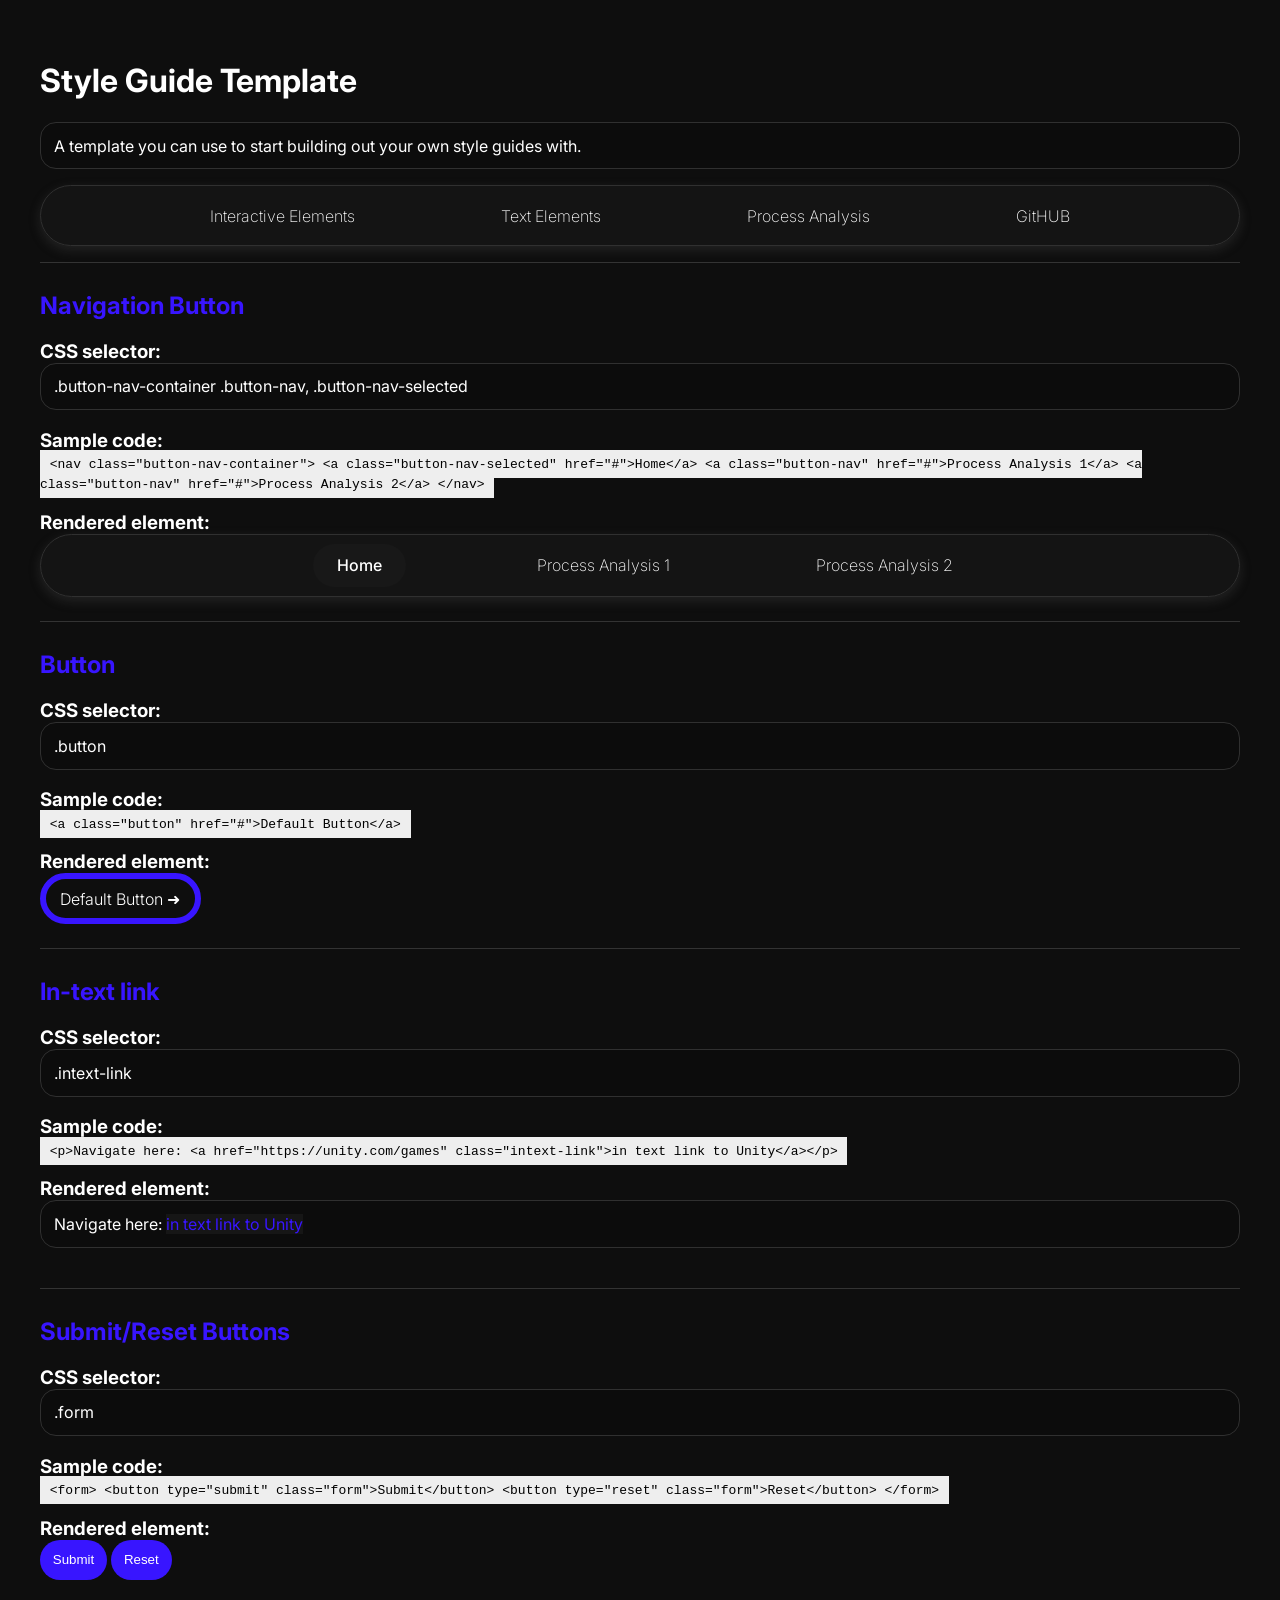
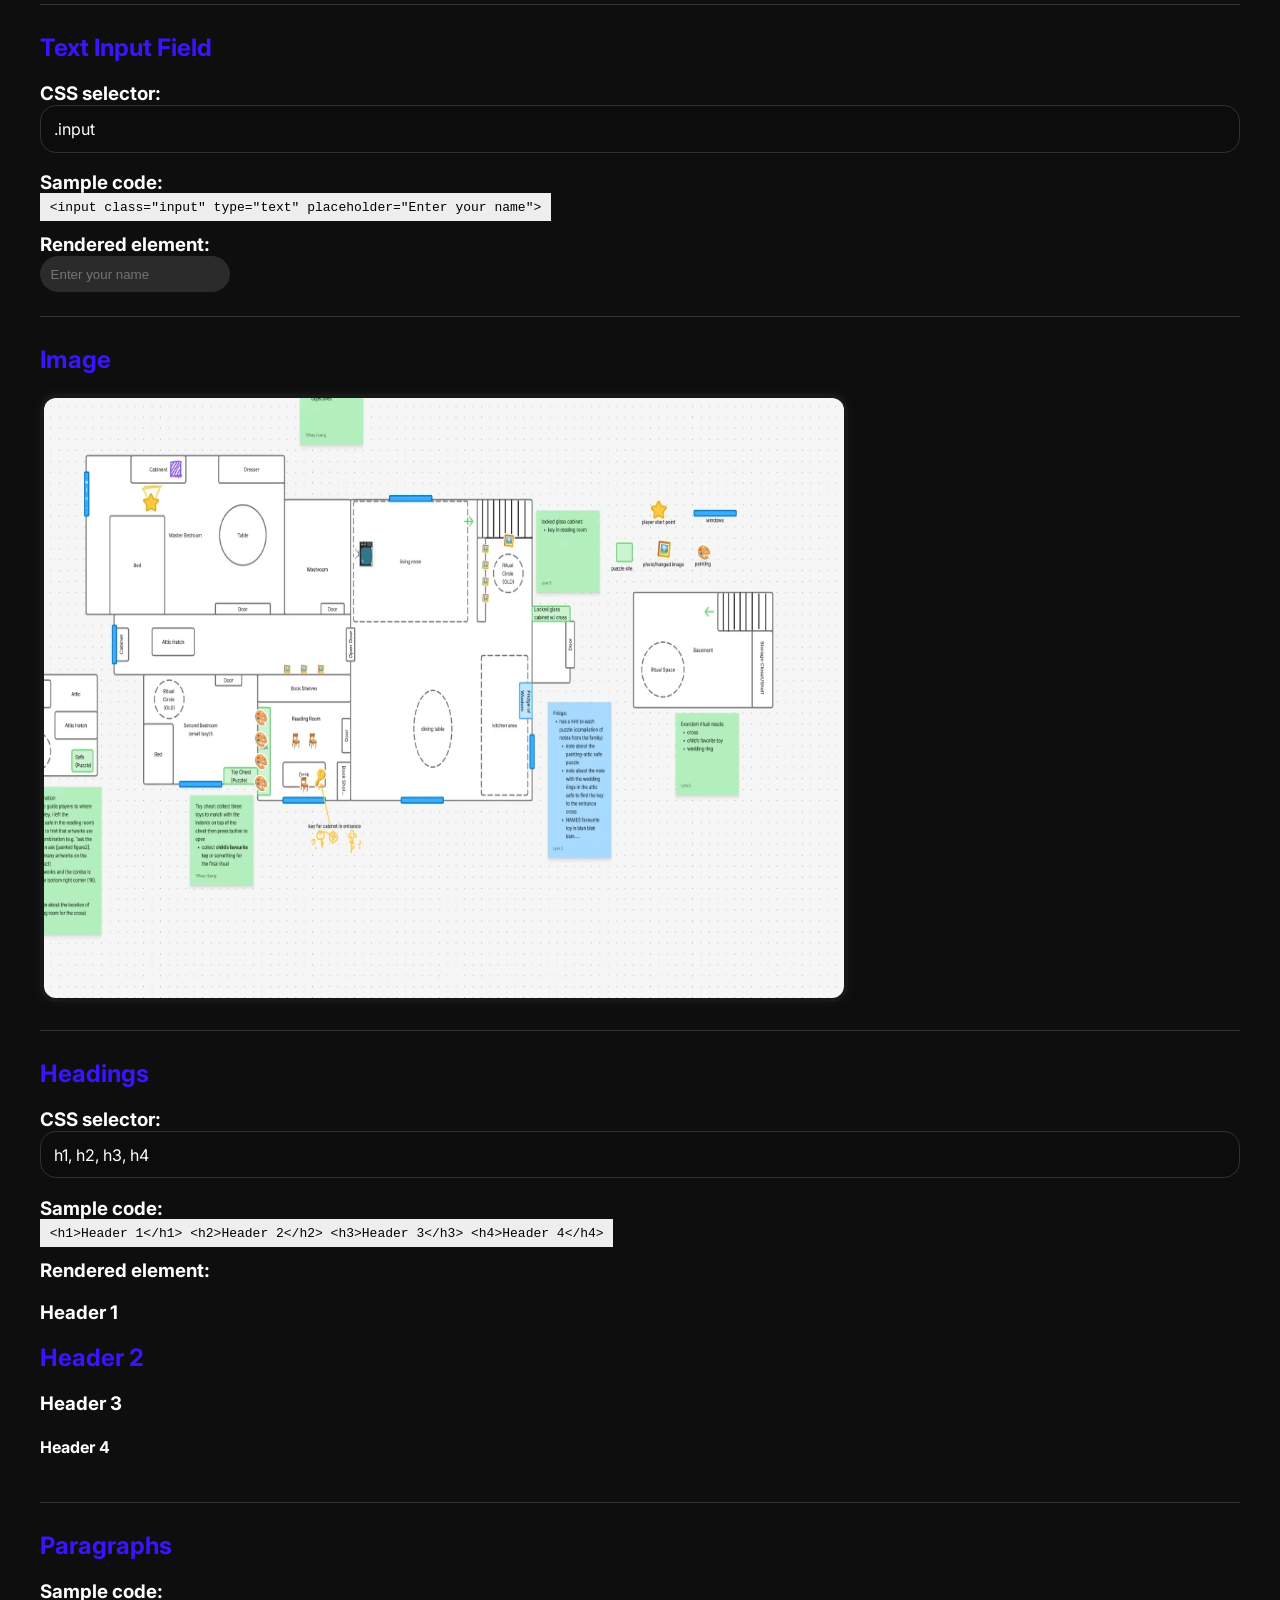
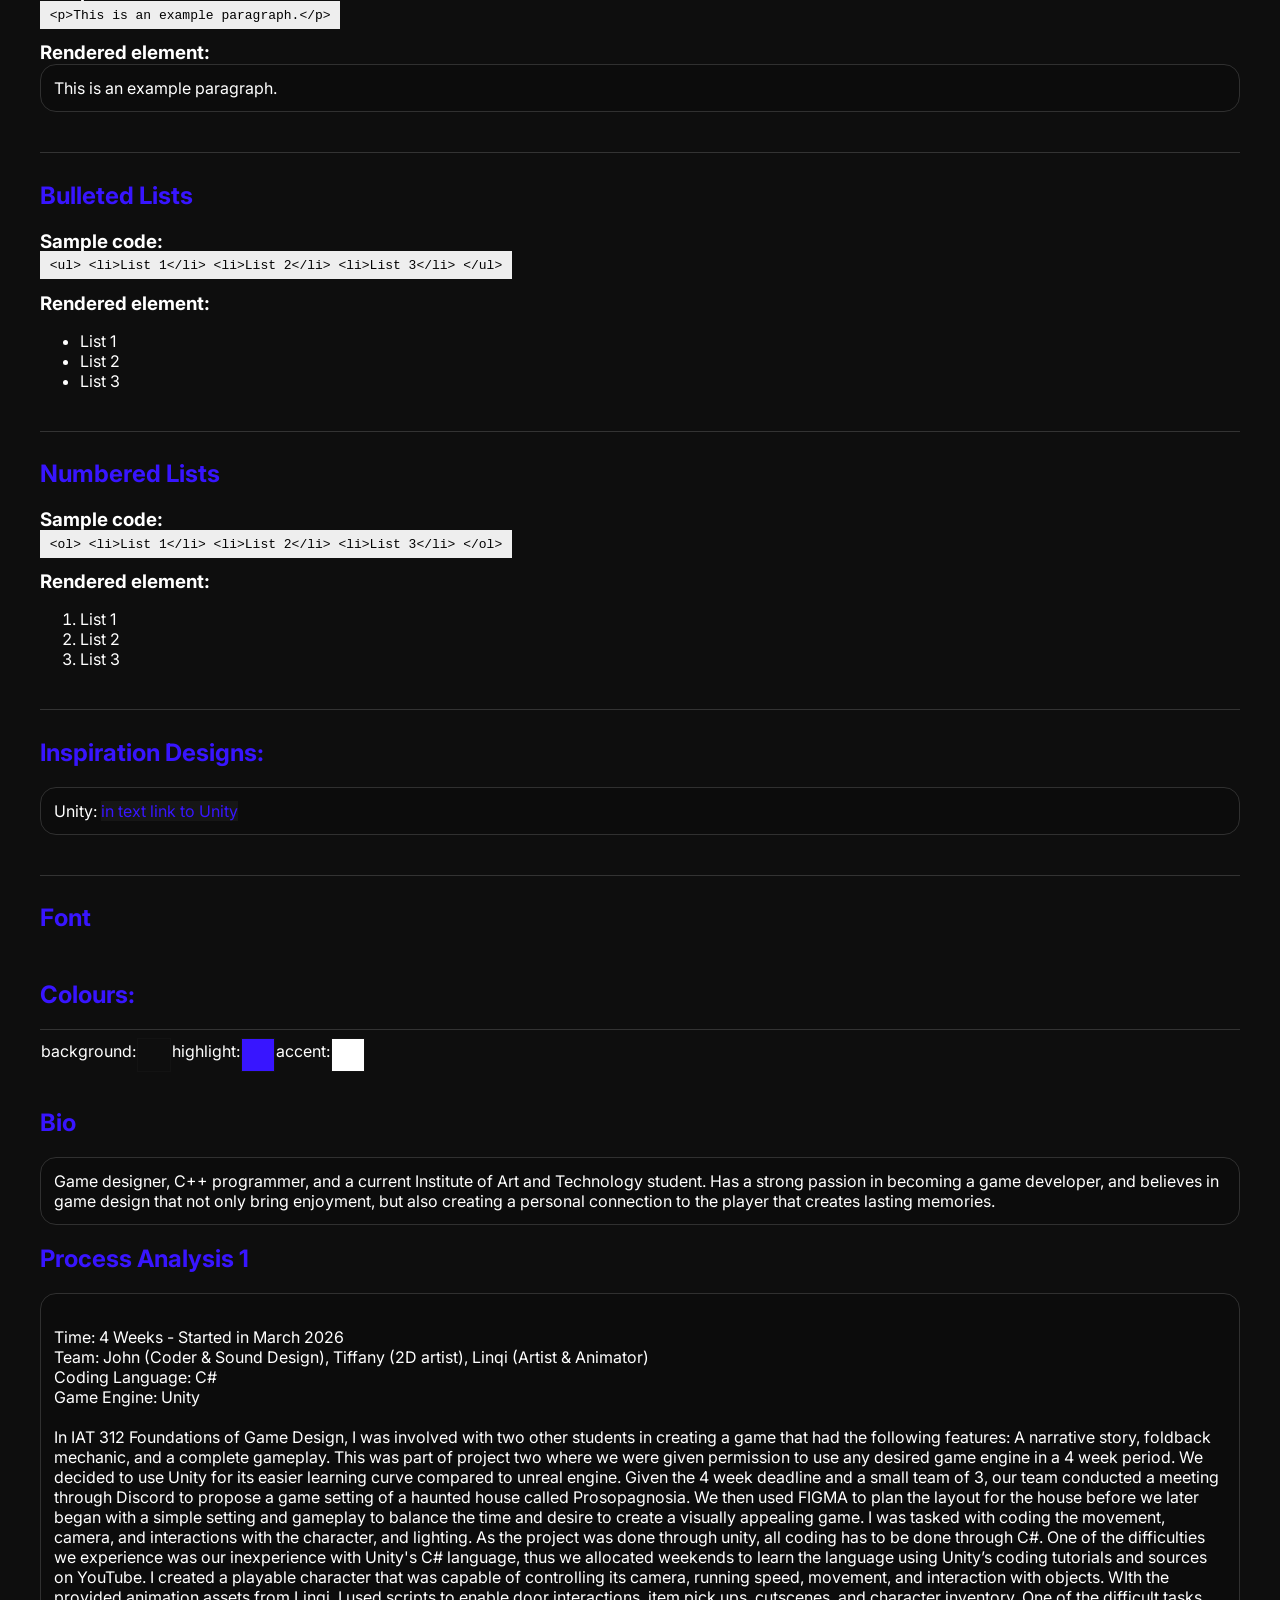
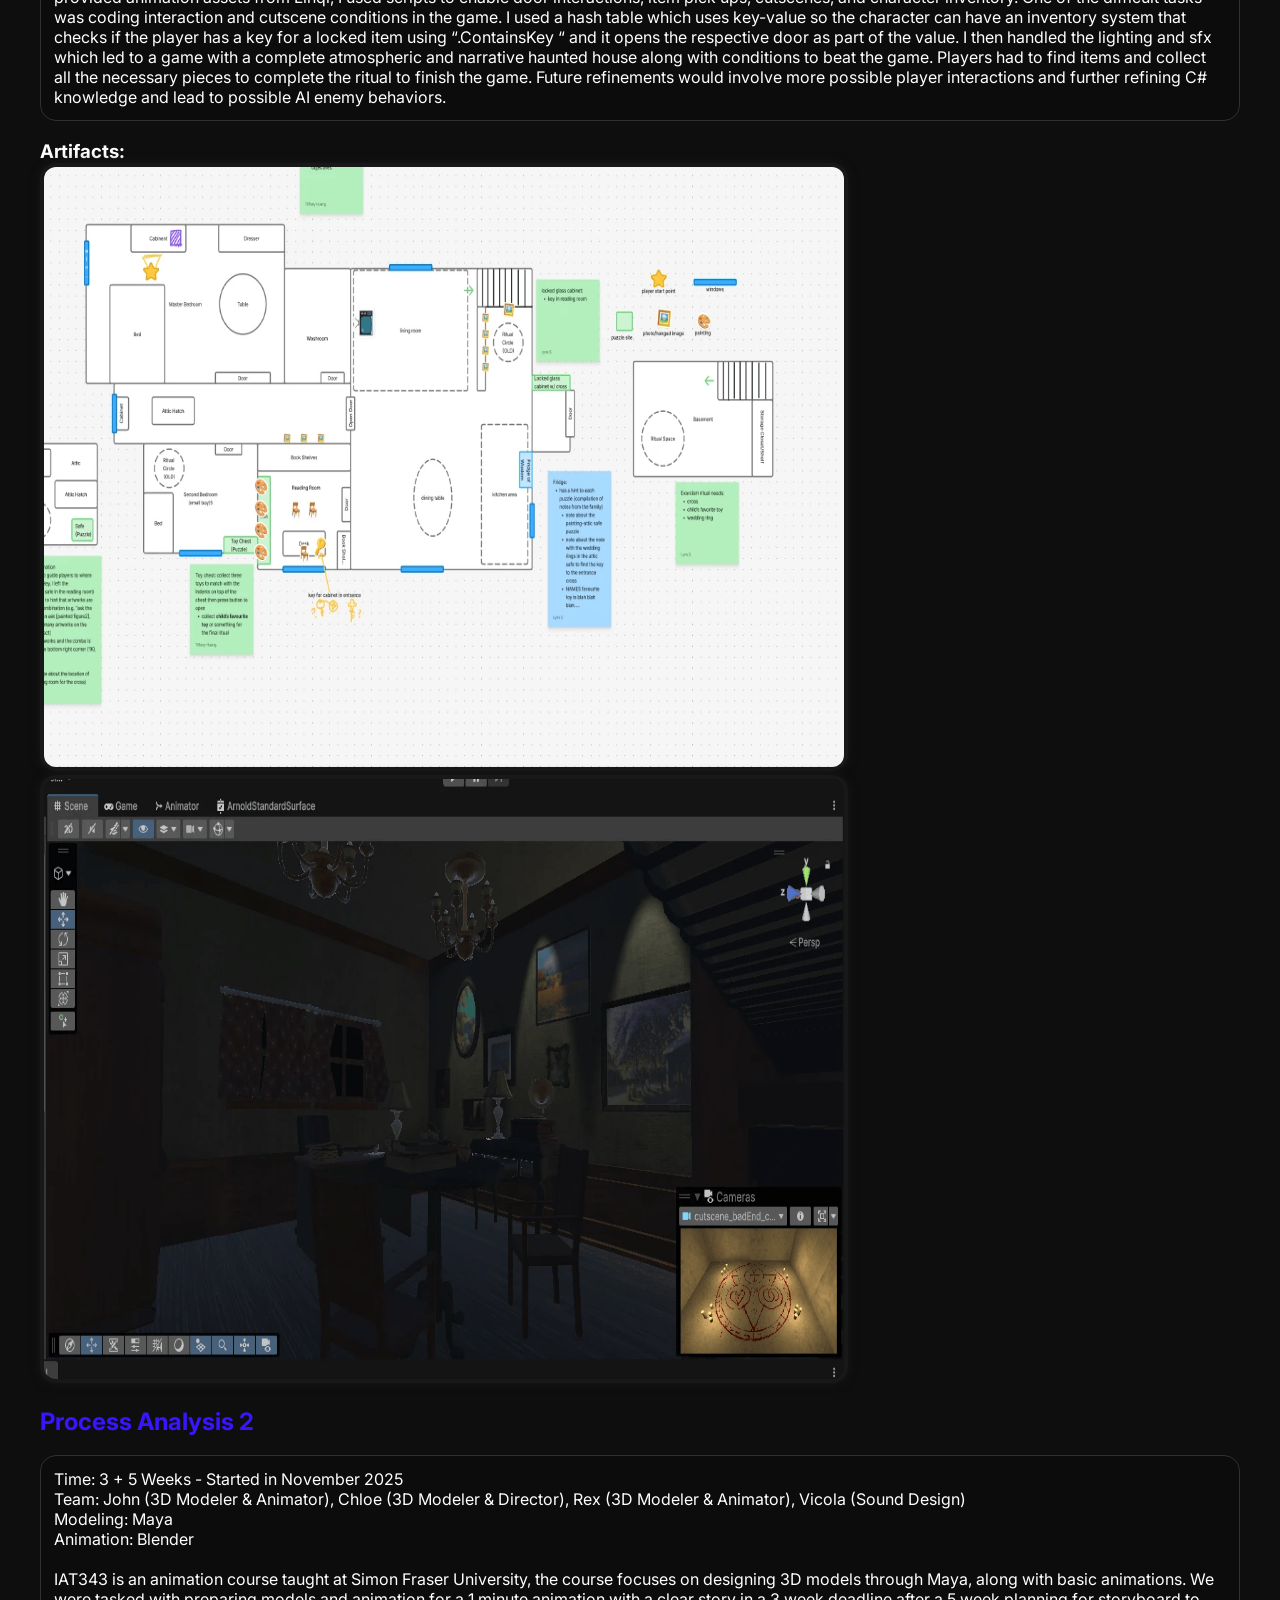
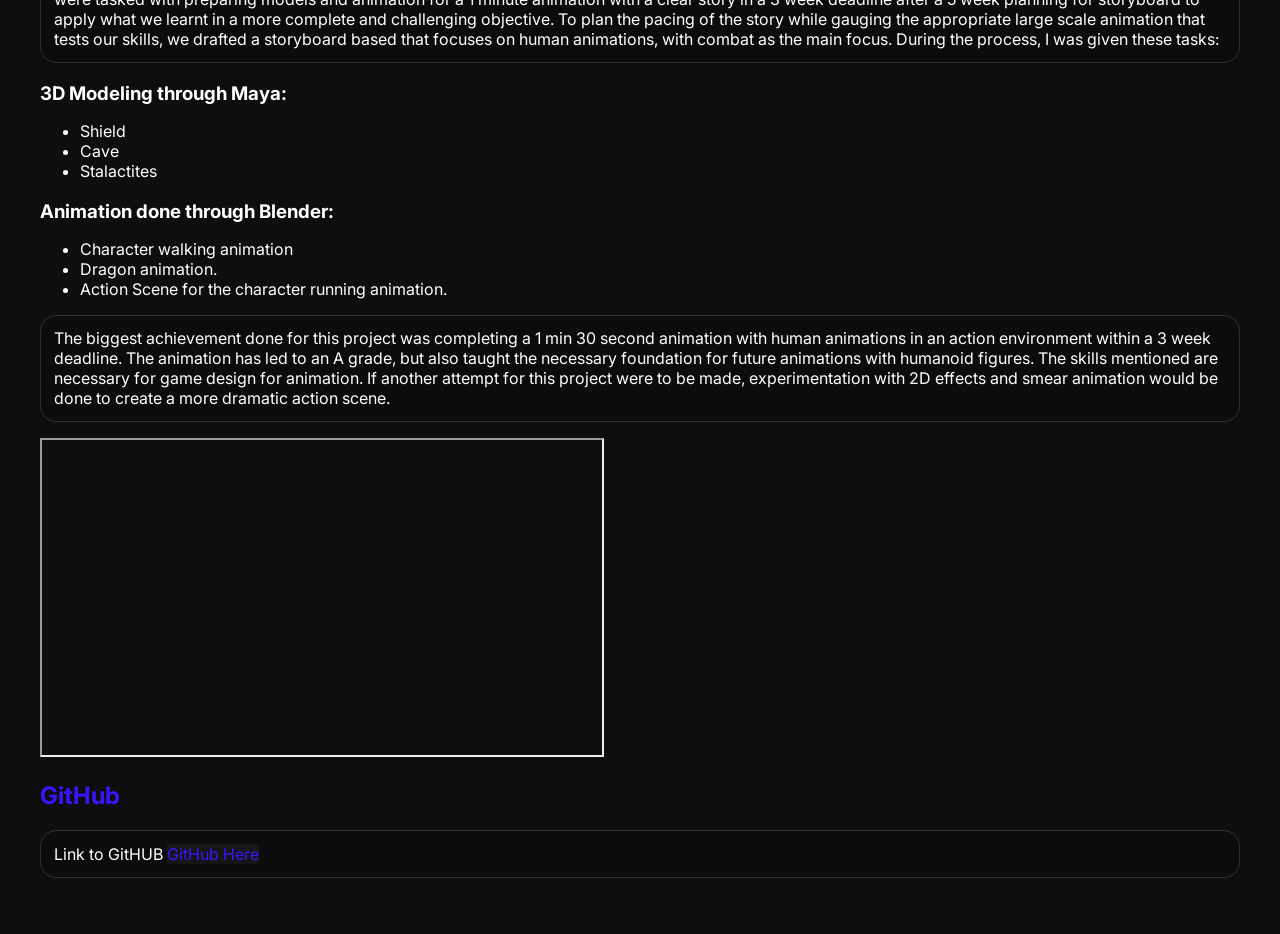
==== commit a6ea65d5: "update" ====
--- a/Template.html
+++ b/Template.html
@@ -64,7 +64,7 @@
       <code>&lt;a class="button" href="#"&gt;Default Button&lt;/a&gt;</code>
 
       <h3>Rendered element:</h3>
-      <a class="button" href="#">Default Button</a>
+      <a class="button" href="#">Default Button ➜</a>
 
     </section>
 
@@ -122,7 +122,10 @@
   </section>
   <!-- // INTERACTIVE ELEMENTS SECTION -->
 
-
+  <section>
+    <h2>Image</h2>
+    <img src="img/figmaImg.png" alt="gameSS" width="800" height="600">
+  </section>
 
   <!-- TEXT ELEMENTS SECTION // -->
   <section id="text_elements">
@@ -154,8 +157,6 @@
 
       <h2>Paragraphs</h2>
 
-      <h3>CSS selector:</h3>
-      <p>p</p>
 
       <h3>Sample code:</h3>
       <code>&lt;p&gt;This is an example paragraph.&lt;/p&gt;</code>
@@ -168,9 +169,6 @@
     <section>
 
       <h2>Bulleted Lists</h2>
-
-      <h3>CSS selector:</h3>
-      <p>ul, li</p>
 
       <h3>Sample code:</h3>
       <code>&lt;ul&gt;
@@ -192,8 +190,6 @@
 
       <h2>Numbered Lists</h2>
 
-      <h3>CSS selector:</h3>
-      <p>ol, li</p>
 
       <h3>Sample code:</h3>
       <code>&lt;ol&gt;
@@ -218,7 +214,38 @@
 
   <!-- COMBINED ELEMENTS SECTION // -->
   <section id="combined_elements">
-
+    <section>
+      <h2>Inspiration Designs:</h2>
+      <p>Unity: <a href="https://unity.com/games" class="intext-link">in text link to Unity</a></p>
+    </section>
+
+    <section>
+      <h2>Font</h2>
+
+    </section>
+
+    <h2>Colours:</h2>
+    <section class="colours">
+
+      <p>background:</p>
+      <div class="black">
+      </div>
+
+      <p>highlight:</p>
+      <div class="blue">
+      </div>
+      <p>accent:</p>
+      <div class="white">
+      </div>
+    </section>
+    <section id="bio">
+      <h2>Bio</h2>
+      <p>
+        Game designer, C++ programmer, and a current Institute of Art and Technology student. Has a strong passion in
+        becoming a game developer, and believes in game design that not only bring enjoyment, but also creating a
+        personal connection to the player that creates lasting memories.
+      </p>
+    </section>
     <section id="process_analysis_1">
 
       <h2>Process Analysis 1</h2>
@@ -314,6 +341,9 @@
         done to create a more dramatic action scene.
       </p>
 
+      <!-- from: https://www.w3docs.com/learn-html/html-youtube-videos-->
+       <iframe width="560" height="315" title="IAT 343 project" src="https://www.youtube.com/embed/Rqq0F7k66bg" allow="autoplay; fullscreen"></iframe>
+
     </section>
 
   </section>
@@ -324,7 +354,9 @@
     <h2>GitHub</h2>
     <p>
       Link to GitHUB
+      
       <a href="https://github.com/AvalonRE/iat339_project_301477693" class="intext-link">GitHub Here</a>
+      
     </p>
 
   </footer>
--- a/css/main.css
+++ b/css/main.css
@@ -11,12 +11,20 @@
 html {
   scroll-behavior: smooth;
 }
+
 body {
   font-family: sans-serif;
   padding: 2rem;
   color: white;
   background-color: #0e0e0e;
   font-family: 'Inter', sans-serif;
+}
+
+p {
+  background-color: #0c0c0c;
+  padding: 0.8rem;
+  border: 0.1rem solid #303030;
+  border-radius: 1rem;
 }
 
 section:not([id]) {
@@ -57,6 +65,7 @@
   color: #FFF;
   box-shadow: 0 4px 11.3px rgba(101, 101, 101, 0.25); 
   border-radius: 4rem;
+  border: 0.1rem solid #303030;
   background-color: rgba(39, 39, 39, 0.25);
   display: flex;
   justify-content: center;
@@ -64,16 +73,24 @@
   gap: 10%;
 }
 
-p {
-  background-color: #181818;
-  padding: 0.8rem;
-  border: 0.1rem solid #303030;
+img{
   border-radius: 1rem;
-}
+  border: 0.3rem solid #181818;
+  box-shadow: 0 0 10px #181818;
+  transition: 200ms;
+}
+
+img:focus, img:hover{
+  border-radius: 1rem;
+  border: 0.3rem solid #3815FF;
+  box-shadow: 0 0 10px #3815FF;
+}
+
+
 .button-nav{
   display: inline-block;
   font-size: 1rem;
-  font-weight: 500;
+  font-weight: 200;
   padding: 0.6em 0.9em;
   color: #FFF;
   border-radius: 5rem;
@@ -83,7 +100,7 @@
 }
 
 .button-nav-selected{
-    display: inline-block;
+  display: inline-block;
   font-size: 1rem;
   font-weight: 500;
   padding: 0.7rem 1.5rem;
@@ -91,7 +108,6 @@
   background-color: #181818;
   border-radius: 5rem;
   text-decoration: none;
-  -webkit-transition: background-color 0.2s ease-out;
 }
 
 .button-nav:hover,
@@ -164,10 +180,48 @@
   color: white;
 }
 
+
+
 /* 
   TEXT ELEMENTS -------------------
 */
 
+.colours {
+  display: flex;
+  align-items: center;
+}
+.colours p {
+  background-color: transparent;
+  border-color: transparent;
+  padding: 0rem;
+}
+
+.black{
+  padding: 1rem;
+  max-width: 1rem;
+  max-height: 1rem;
+  border: 0.1rem solid #131313;
+  background-color: #0e0e0e;
+  margin-bottom: 0.5rem;
+}
+
+.blue{
+  padding: 1rem;
+  max-width: 1rem;
+  max-height: 1rem;
+  border: 0.1rem solid #131313;
+  background-color: #3815FF;
+  margin-bottom: 0.5rem;
+}
+
+.white{
+  padding: 1rem;
+  max-width: 1rem;
+  max-height: 1rem;
+  border: 0.1rem solid #131313;
+  background-color: white;
+  margin-bottom: 0.5rem;
+}
 
 
 
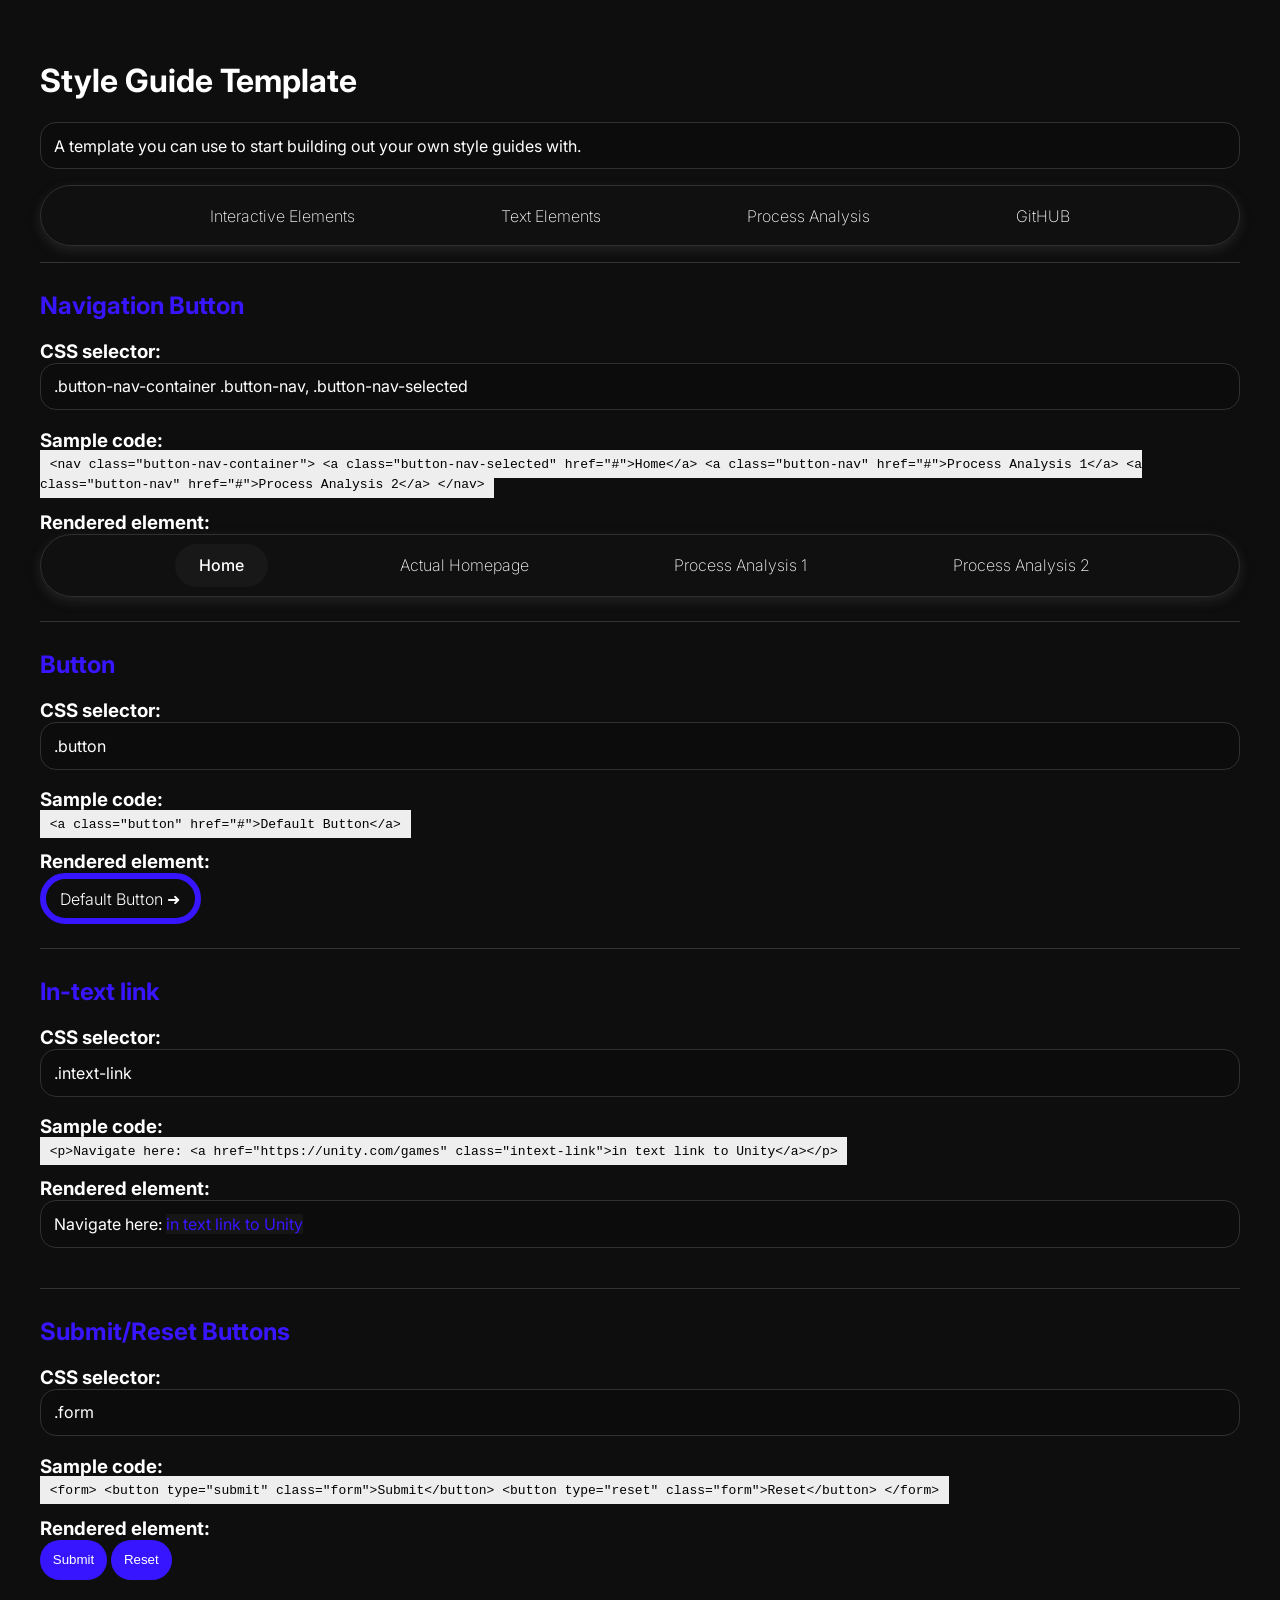
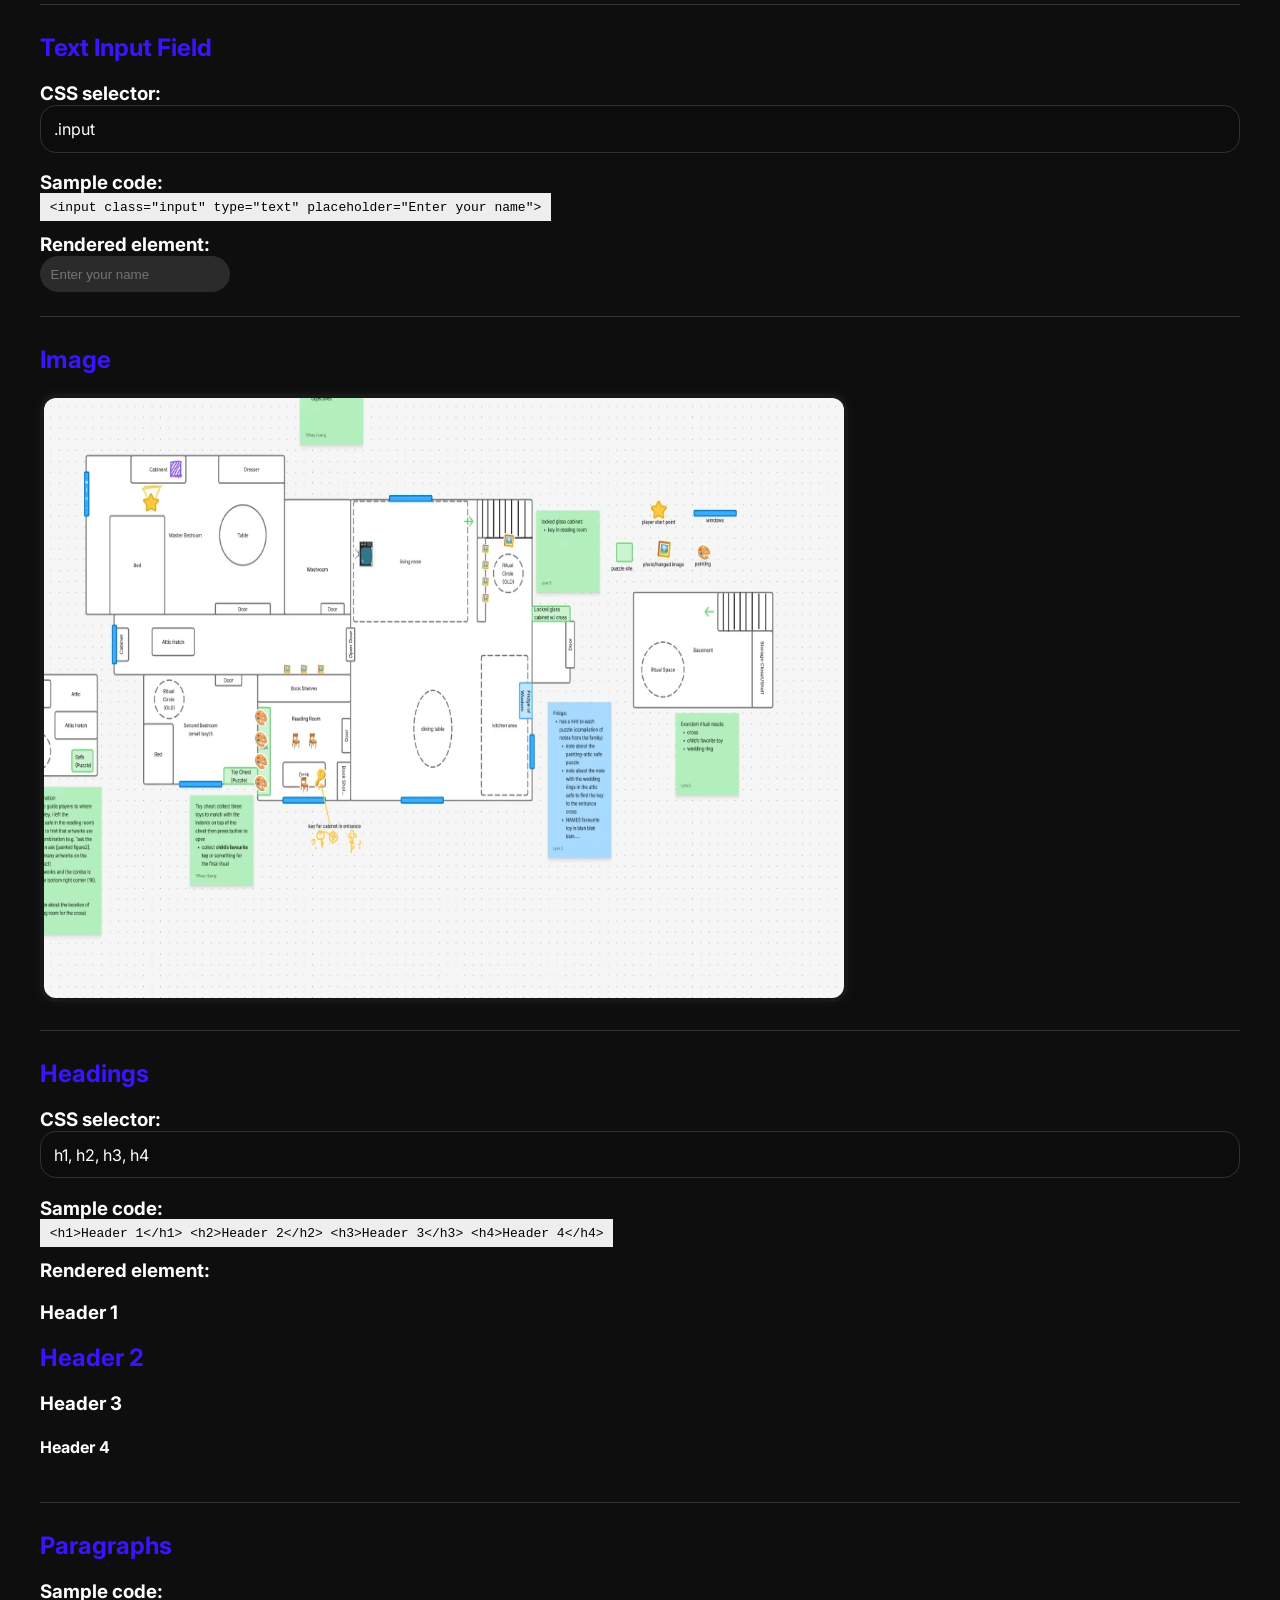
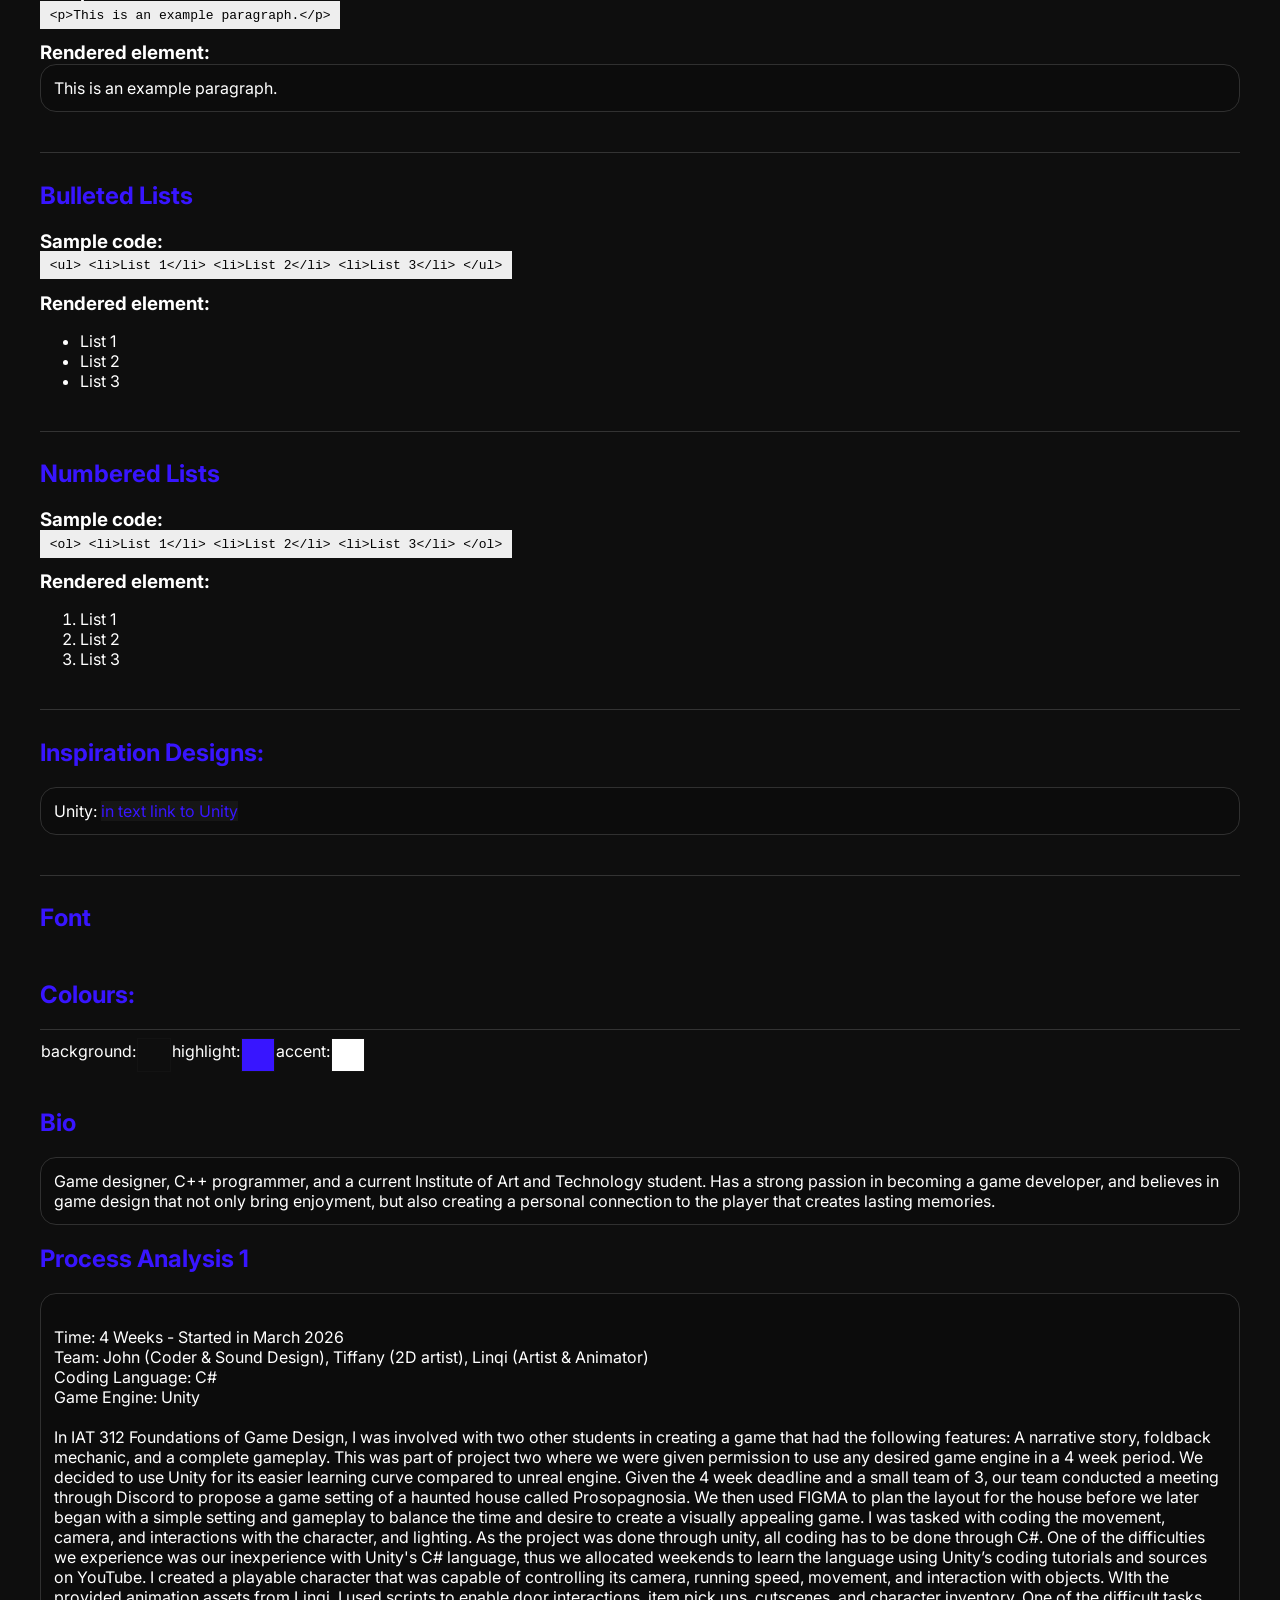
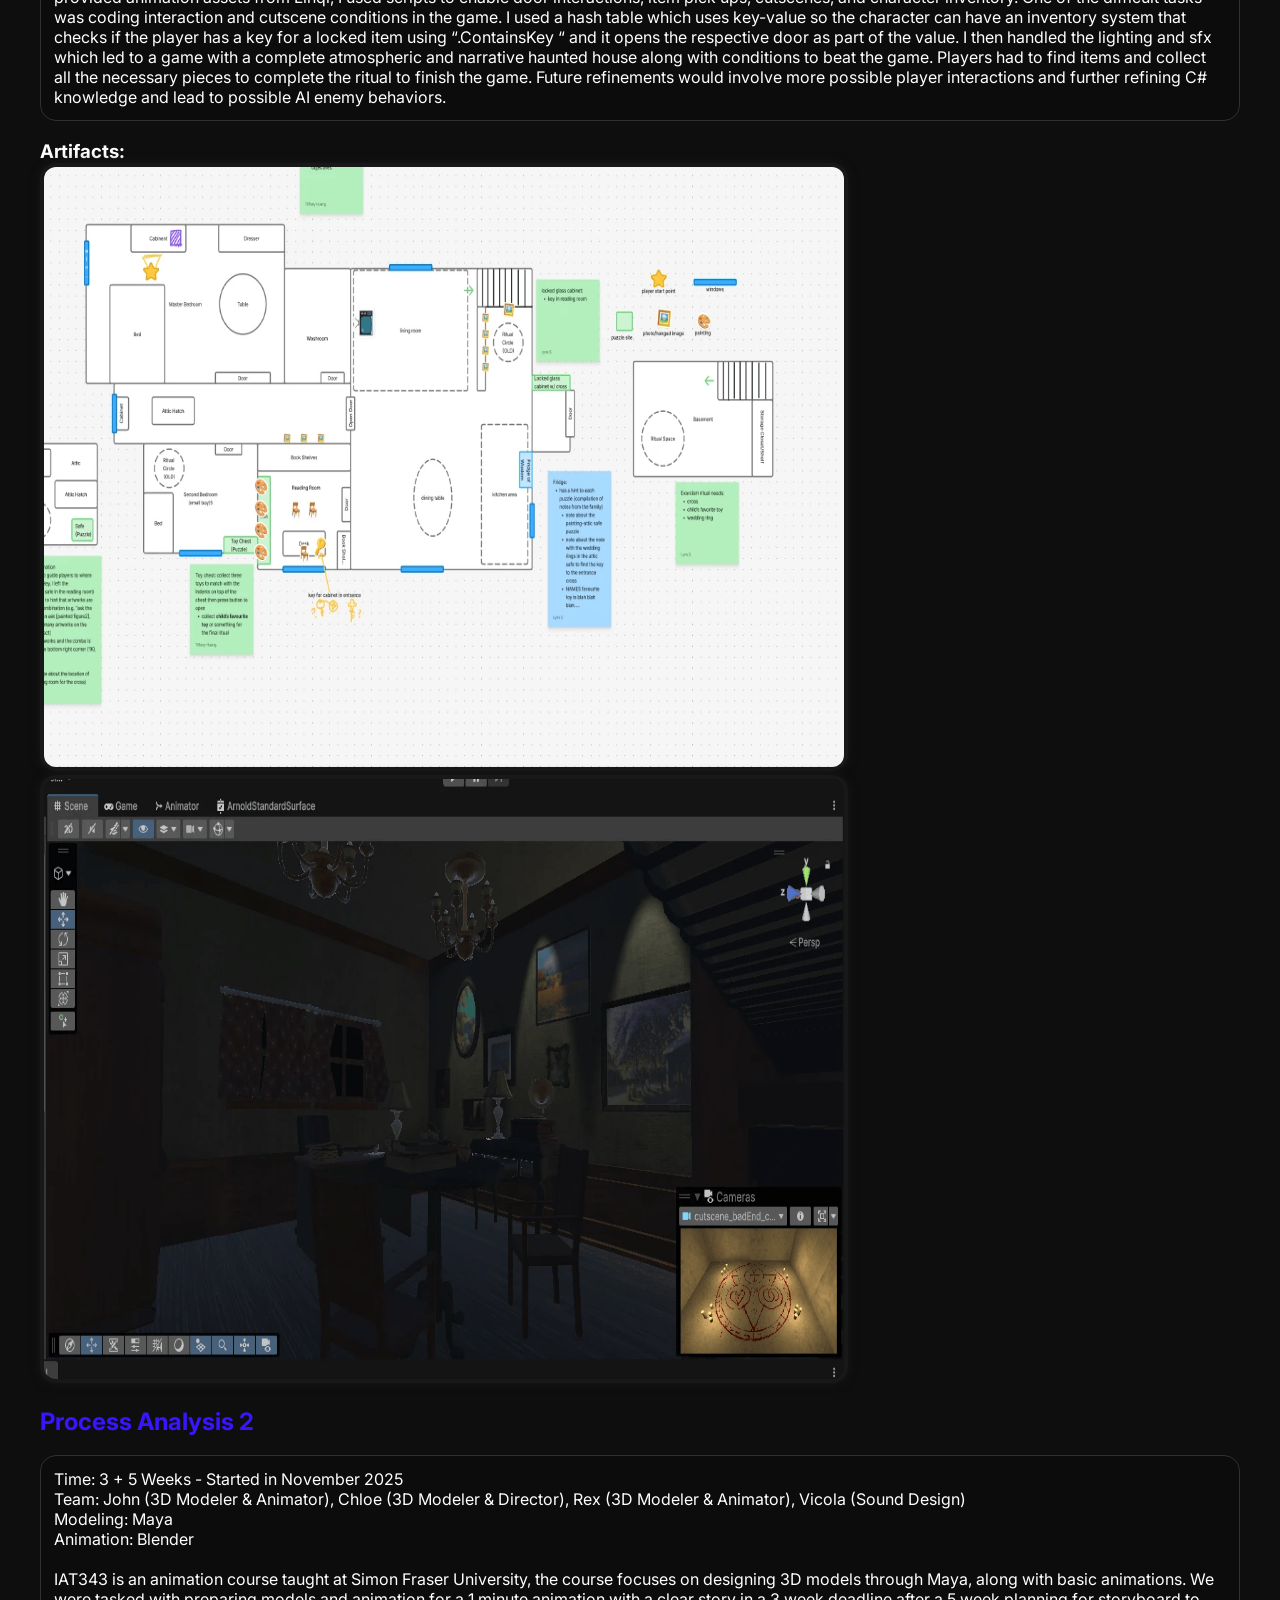
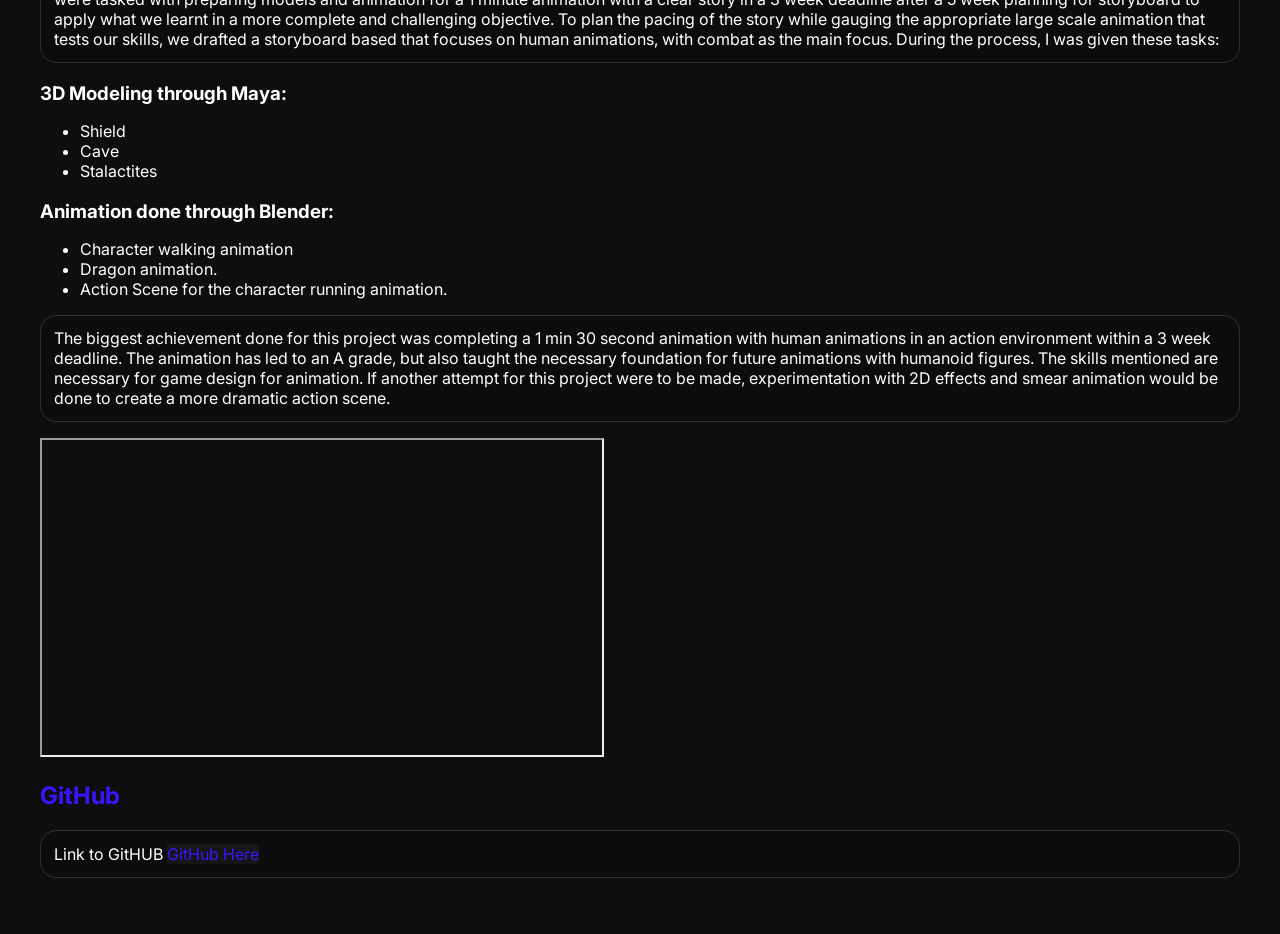
==== commit dc0f0c05: "update" ====
--- a/Template.html
+++ b/Template.html
@@ -47,6 +47,7 @@
       <h3>Rendered element:</h3>
       <div class="button-nav-container">
         <a class="button-nav-selected" href="#">Home</a>
+        <a class="button-nav" href="index.html">Actual Homepage</a>
         <a class="button-nav" href="#">Process Analysis 1</a>
         <a class="button-nav" href="#">Process Analysis 2</a>
       </div>
--- a/css/main.css
+++ b/css/main.css
@@ -1,8 +1,7 @@
+@import url('https://fonts.googleapis.com/css2?family=Inter:wght@200;300;400;500;600;700&display=swap');
 /*
 font
 */
-
-@import url('https://fonts.googleapis.com/css2?family=Inter:wght@200;300;400;500;600;700&display=swap');
 /*
   STYLE GUIDE STYLING 
   Default styling for the style guide 
@@ -66,7 +65,7 @@
   box-shadow: 0 4px 11.3px rgba(101, 101, 101, 0.25); 
   border-radius: 4rem;
   border: 0.1rem solid #303030;
-  background-color: rgba(39, 39, 39, 0.25);
+  background-color: rgba(19, 19, 19, 0.5);
   display: flex;
   justify-content: center;
   align-items: center;
@@ -81,9 +80,9 @@
 }
 
 img:focus, img:hover{
-  border-radius: 1rem;
   border: 0.3rem solid #3815FF;
   box-shadow: 0 0 10px #3815FF;
+
 }
 
 
@@ -113,7 +112,7 @@
 .button-nav:hover,
 .button-nav:focus {
   background-color: #3815FF;
-  box-shadow: 0 3px #14046e;
+  box-shadow: 0 0 10px #3815FF;
   transform: translateY(-2px);
 }
 
@@ -132,6 +131,7 @@
 
 .button:hover, .button-nav:focus  {
   background-color: #3815FF;
+  box-shadow: 0 0 10px #3815FF;
 }
 
 .intext-link {
